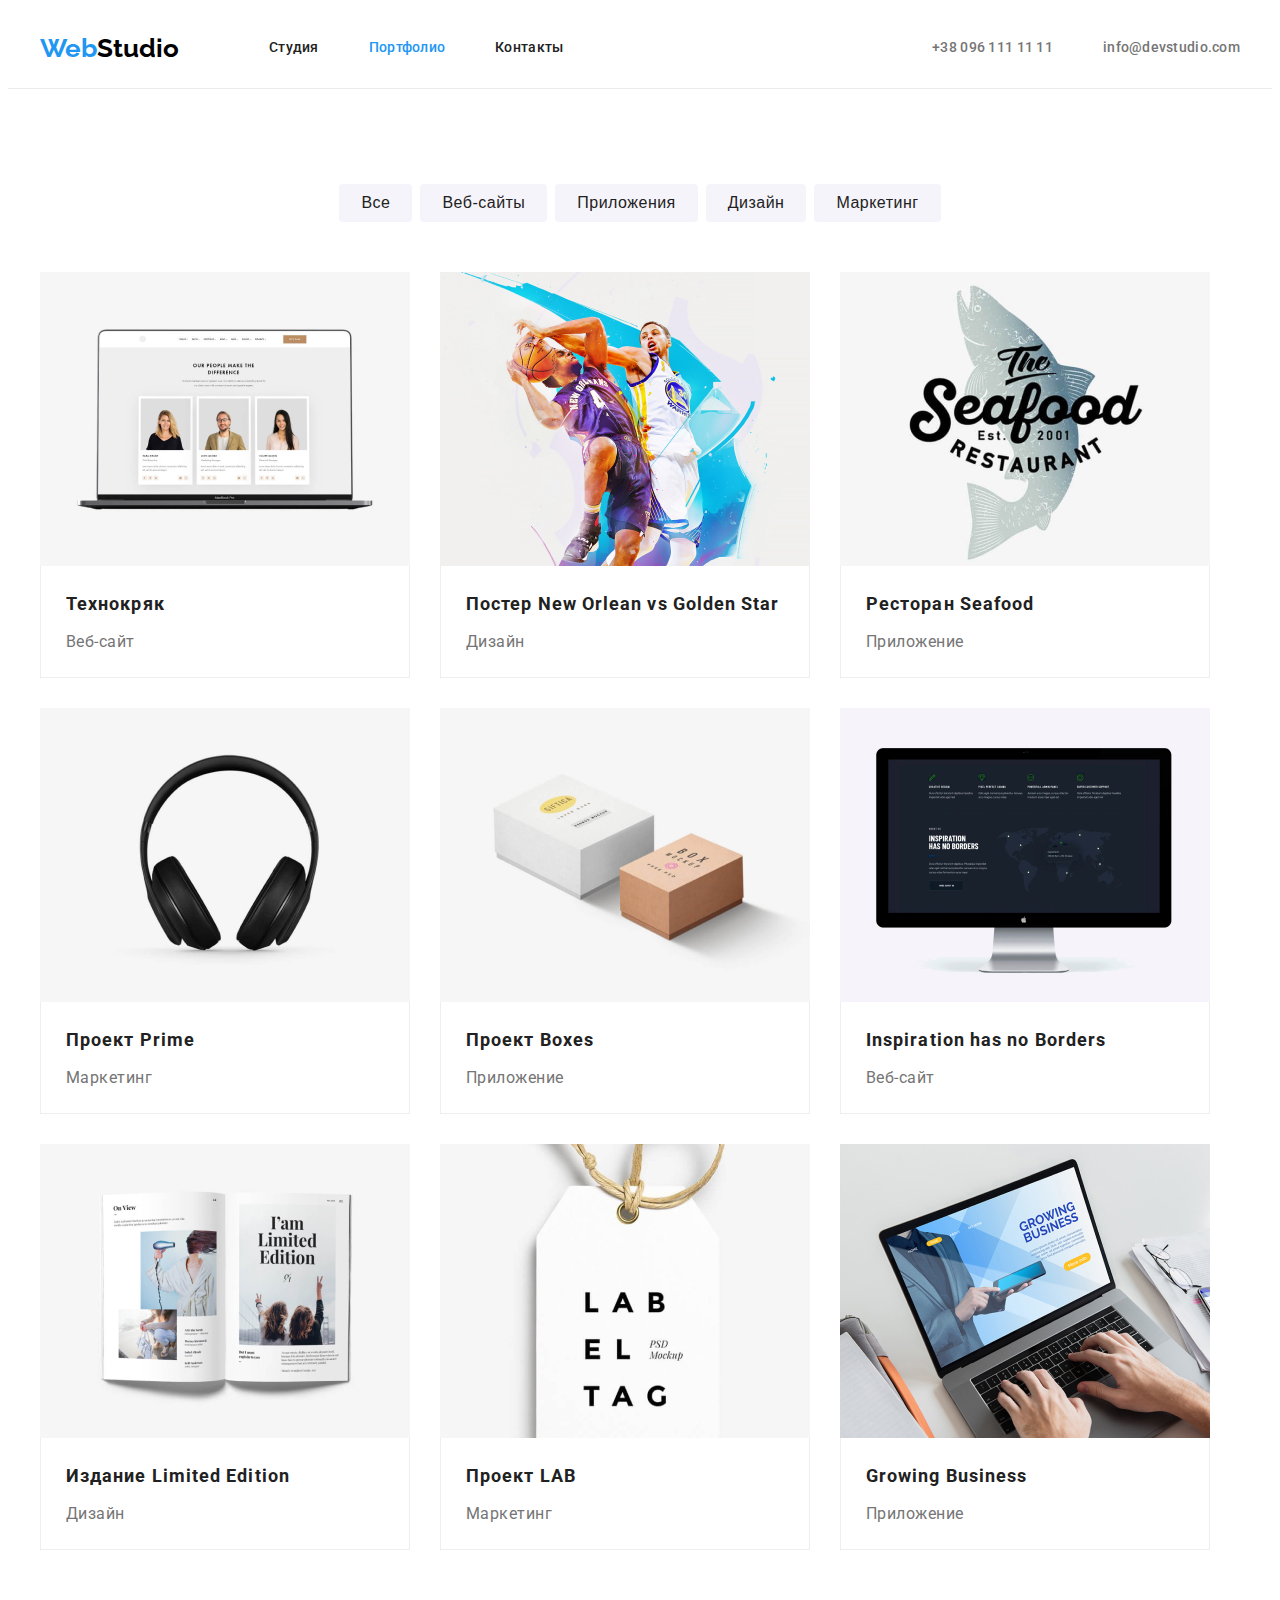
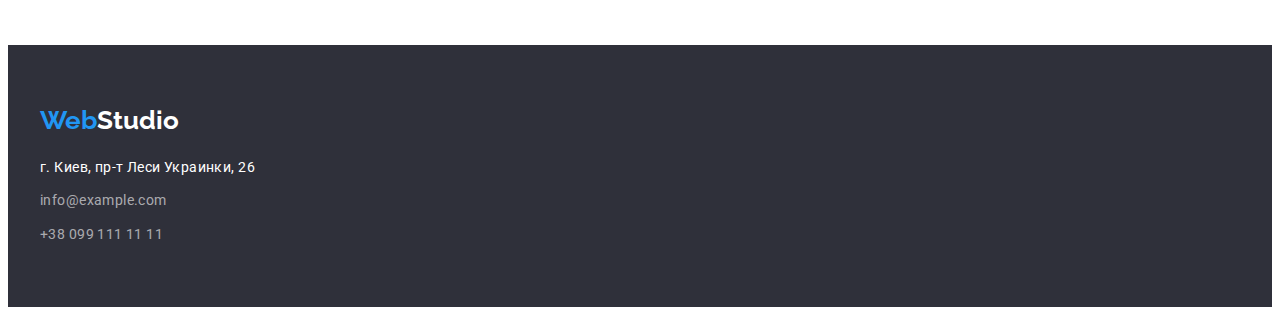
==== portfolio.html @ f78d1cd6 "copied markup 3 + some minor mistakes fixed" ====
<!DOCTYPE html>
<html lang="en">

<head>
    <meta charset="UTF-8">
    <meta http-equiv="X-UA-Compatible" content="IE=edge">
    <meta name="viewport" content="width=device-width, initial-scale=1.0">
    <title>WebStudio</title>
    <link rel="preconnect" href="https://fonts.gstatic.com">
    <link rel="stylesheet" href="https://cdnjs.cloudflare.com/ajax/libs/modern-normalize/1.0.0/modern-normalize.min.css" integrity="sha512-ISS7cAi1PEhQ8jnbJpJZMd29NlhNj4AWYyLOSp2CE/CsHxTCu+r+t0D2yoJudVrd0/8fTVPUVDzY5Tvli75u/g==" crossorigin="anonymous" />
    <link href="https://fonts.googleapis.com/css2?family=Raleway:wght@700&family=Roboto:wght@400;500;700;900&display=swap" rel="stylesheet">
    <link rel="stylesheet" href="./css/styles.css">
</head>

<body>
    <header class="header">
        <div class="navigation container">
            <nav>
                <ul class="list navigation">
                    <li><a class="logo link" lang="en" href="./index.html">Web<span class="logo-dark">Studio</span></a></li>
                    <li class="menu"><a class="link nav" href="./index.html">Студия</a></li>
                    <li class="menu"><a class="link current nav" href="./portfolio.html">Портфолио</a></li>
                    <li class="menu"><a class="link nav" href="">Контакты</a></li>
                </ul>
            </nav>
            <ul class="list navigation contacts">
                <li class="menu"><a class="link upper-contacts" href="tel:+380961111111">+38 096 111 11 11</a></li>
                <li class="menu"><a class="link upper-contacts" href="mailto:info@devstudio.com">info@devstudio.com</a></li>
            </ul>

        </div>

    </header>
    <main>
        <section class="portfolio-section">
            <div class="container">
                <h1 class="visually-hidden">Наши работы</h1>
                <ul class="btn-list list">
                    <li class="btn-list-item"><button class="filter-button" type="button">Все</button></li>
                    <li class="btn-list-item"><button class="filter-button" type="button">Веб-сайты</button></li>
                    <li class="btn-list-item"><button class="filter-button" type="button">Приложения</button></li>
                    <li class="btn-list-item"><button class="filter-button" type="button">Дизайн</button></li>
                    <li class="btn-list-item"><button class="filter-button" type="button">Маркетинг</button></li>
                </ul>
                <ul class="case-list list">
                    <li>
                        <div class="por-card">
                            <img src="./images/portfolio/img.jpg" width="370" alt="сайт с карточками про людей">
                            <div class="card-capture">
                                <h2 class="card-header-portfolio">Технокряк</h2>
                                <p class="card-text-portfolio">Веб-сайт</p>
                            </div>
                        </div>

                    </li>
                    <li>
                        <div class="por-card">
                            <img src="./images/portfolio/img-1.jpg" width="370" alt="двое играют в баскетбол">
                            <div class="card-capture">
                                <h2 class="card-header-portfolio">Постер New Orlean vs Golden Star</h2>
                                <p class="card-text-portfolio">Дизайн</p>
                            </div>
                        </div>

                    </li>
                    <li>
                        <div class="por-card">
                            <img src="./images/portfolio/img-2.jpg" width="370" alt="логотип с рыбой на заднем плане">
                            <div class="card-capture">
                                <h2 class="card-header-portfolio">Ресторан Seafood</h2>
                                <p class="card-text-portfolio">Приложение</p>
                            </div>
                        </div>

                    </li>
                    <li>
                        <div class="por-card">
                            <img src="./images/portfolio/img-3.jpg" width="370" alt="наушники">
                            <div class="card-capture">
                                <h2 class="card-header-portfolio">Проект Prime</h2>
                                <p class="card-text-portfolio">Маркетинг</p>
                            </div>
                        </div>

                    </li>
                    <li>
                        <div class="por-card">
                            <img src="./images/portfolio/img-4.jpg" width="370" alt="две коробки картонные">
                            <div class="card-capture">
                                <h2 class="card-header-portfolio">Проект Boxes</h2>
                                <p class="card-text-portfolio">Приложение</p>
                            </div>
                        </div>

                    </li>
                    <li>
                        <div class="por-card">
                            <img src="./images/portfolio/img-5.jpg" width="370" alt="монитор с сайтом в темной теме">
                            <div class="card-capture">
                                <h2 class="card-header-portfolio">Inspiration has no Borders</h2>
                                <p class="card-text-portfolio">Веб-сайт</p>
                            </div>
                        </div>

                    </li>
                    <li>
                        <div class="por-card">
                            <img src="./images/portfolio/img-6.jpg" width="370" alt="глянцевый журнал">
                            <div class="card-capture">
                                <h2 class="card-header-portfolio">Издание Limited Edition</h2>
                                <p class="card-text-portfolio">Дизайн</p>
                            </div>
                        </div>


                    </li>
                    <li>
                        <div class="por-card">
                            <img src="./images/portfolio/img-7.jpg" width="370" alt="бирка с надписью лейбл">
                            <div class="card-capture">
                                <h2 class="card-header-portfolio">Проект LAB</h2>
                                <p class="card-text-portfolio">Маркетинг</p>
                            </div>
                        </div>


                    </li>
                    <li>
                        <div class="por-card">
                            <img src="./images/portfolio/img-8.jpg" width="370" alt="ноутбук и руки">
                            <div class="card-capture">
                                <h2 class="card-header-portfolio">Growing Business</h2>
                                <p class="card-text-portfolio">Приложение</p>
                            </div>
                        </div>

                    </li>
                </ul>
            </div>

        </section>
    </main>
    <footer class="footer-section">
        <div class=" container">
            <a lang="en" class="logo-down link " href="./index.html">Web<span class="logo-light">Studio</span></a>
            <address class="general-adress">
            <ul class="list">
                <li class="address-item"><a class="link address" href="https://goo.gl/maps/BEkhHuZWLyBjJodx8" target="_blank" rel="noreferrer noopenerr" >г. Киев, пр-т Леси Украинки, 26</a></li>
                <li class="address-item"><a class="link bottom-contacts" href="mailto:info@example.com">info@example.com</a></li>
                <li class="address-item"><a class="link bottom-contacts" href="tel:+380991111111">+38 099 111 11 11</a></li>
            </ul>
        </address>
        </div>

    </footer>


</body>

</html>
---- css/styles.css ----
/* --- компоненты ---*/
            
             :root {
                --main-color: #212121;
                --second-color: #757575;
                --acent-color: #2196F3;
                --background-color-dark: #2F303A;
                --background-color-soft-gray: #F5F4FA;
                --button-hover-color: #188CE8;
                --white-font: #FFFFFF;
                --black-logo: #000000;
                ;
            }
            
            .visually-hidden {
                position: absolute !important;
                clip: rect(1px 1px 1px 1px);
                /* IE6, IE7 */
                clip: rect(1px, 1px, 1px, 1px);
                padding: 0 !important;
                border: 0 !important;
                height: 1px !important;
                width: 1px !important;
                overflow: hidden;
            }
            /*--- отменить стили по умолчанию ----*/
            
            h1,
            h2,
            h3,
            h4,
            h5,
            h6,
            p {
                margin: 0;
            }
            
            ul,
            ol {
                margin: 0;
                padding: 0;
            }
            
            img {
                display: block;
            }
            
            .general-adress {
                font-style: normal;
            }
            
            .list {
                list-style-type: none;
            }
            
            .link {
                text-decoration: none;
                color: inherit;
            }
            /*--- шрифты ---*/
            
            body {
                font-family: 'Roboto', sans-serif;
                color: var(--main-color);
            }
            
            .logo {
                font-family: 'Raleway', sans-serif;
                font-weight: 700;
                font-size: 26px;
                line-height: 1.19;
                color: var(--acent-color);
                margin-right: 90px;
                padding: 24px 0;
            }
            /* ========= STUDIO PAGE ========= */
            /* --- header --- */
            
            .header {
                border-bottom: 1px solid #ECECEC;
                display: block;
                ;
            }
            
            .navigation {
                display: flex;
                align-items: center;
            }
            
            .menu:not(:last-child) {
                margin-right: 50px;
            }
            
            .container {
                width: 1200px;
                margin: 0 auto;
                padding-left: 15px;
                padding-right: 15px;
            }
            
            .logo-dark {
                color: var(--black-logo);
            }
            
            .contacts {
                margin-left: auto;
            }
            
            .nav {
                font-weight: 500;
                font-size: 14px;
                line-height: 1.14;
                letter-spacing: 0.02em;
                padding-top: 32px;
                padding-bottom: 32px;
                display: block;
            }
            
            .nav:hover,
            .nav:focus,
            .upper-contacts:hover,
            .upper-contacts:focus {
                color: var(--acent-color);
            }
            
            .upper-contacts {
                font-weight: 500;
                font-size: 14px;
                line-height: 1.14;
                letter-spacing: 0.02em;
                color: var(--second-color);
                padding-top: 25px;
                padding-bottom: 25px;
                display: block;
            }
            
            .current {
                color: var(--acent-color);
            }
            /* --- main ---*/
            /* --- hero ---*/
            
            .hero-section {
                background-color: var(--background-color-dark);
                display: flex;
                justify-content: center;
                align-items: center;
                flex-direction: column;
                padding-bottom: 200px;
                padding-top: 200px;
            }
            /*        
            .hero (висел на див вместе с контейнером) {
                display: flex;
                justify-content: center;
                align-items: center;
                flex-direction: column;
            } */
            
            .hero-h1 {
                font-weight: 900;
                font-size: 44px;
                line-height: 1.36;
                text-align: center;
                letter-spacing: 0.06em;
                text-transform: uppercase;
                color: var(--white-font);
                display: block;
                width: 690px;
                margin: 0 auto;
                margin-bottom: 30px;
            }
            
            .hero-button {
                background: var(--acent-color);
                box-shadow: 0px 4px 4px rgba(0, 0, 0, 0.15);
                border-radius: 4px;
                font-family: Roboto;
                font-weight: 700;
                font-size: 16px;
                line-height: 1.87;
                display: block;
                letter-spacing: 0.06em;
                color: var(--white-font);
                cursor: pointer;
                border: 0px;
                padding-bottom: 10px;
                padding-top: 10px;
                padding-right: 32px;
                padding-left: 32px;
                margin: 0 auto;
            }
            
            .hero-button:hover,
            .hero-button:focus {
                background: var(--button-hover-color);
                box-shadow: 0px 4px 4px rgba(0, 0, 0, 0.15);
                border-radius: 4px;
                border: 0px;
            }
            /* --- features --- */
            
            .features-section {
                padding-top: 95px;
                padding-bottom: 95px;
            }
            
            .features-list {
                display: flex;
                margin-left: -30px;
            }
            
            .feature-item {
                width: 270px;
                margin-left: 30px;
                flex-basis: calc((100% - 120px) / 4);
            }
            /* .feature-item:not(:last-child) {
                margin-right: 30px;
            } */
            
            .features-header {
                display: flex;
                font-weight: 700;
                font-size: 14px;
                line-height: 1.14;
                letter-spacing: 0.03em;
                text-transform: uppercase;
                margin-bottom: 10px;
            }
            
            .features-text {
                display: flex;
                font-size: 14px;
                line-height: 1.71;
                letter-spacing: 0.03em;
                color: var(--second-color);
            }
            /* --- we-do --- */
            
            .wedo-section {
                padding-bottom: 95px;
            }
            
            .headline-section {
                font-weight: 700;
                font-size: 36px;
                line-height: 1.17;
                text-align: center;
                letter-spacing: 0.03em;
                margin-bottom: 50px;
            }
            
            .wedo-img {
                display: flex;
                flex-wrap: wrap;
                justify-content: space-between;
            }
            /* --- team--- */
            
            .team-section {
                background-color: var(--background-color-soft-gray);
                padding-top: 95px;
                padding-bottom: 95px;
            }
            
            .team-list {
                display: flex;
                /* justify-content: space-between; */
                margin-left: -30px;
                width: 1170px;
            }
            
            .team-card {
                background: var(--white-font);
                box-shadow: 0px 1px 3px rgba(0, 0, 0, 0.12), 0px 1px 1px rgba(0, 0, 0, 0.14), 0px 2px 1px rgba(0, 0, 0, 0.2);
                border-radius: 0px 0px 4px 4px;
                margin-left: 30px;
                flex-basis: calc((100% - 120px) / 4);
            }
            
            .card-header {
                font-weight: 500;
                font-size: 16px;
                line-height: 1.19;
                letter-spacing: 0.03em;
                text-align: center;
                margin-bottom: 10px;
            }
            
            .team-capture {
                padding-bottom: 30px;
                padding-top: 30px;
                padding-right: 32px;
                padding-left: 32px;
            }
            
            .card-text {
                font-size: 16px;
                line-height: 1.19;
                letter-spacing: 0.03em;
                color: var(--second-color);
                text-align: center;
            }
            /* --- footer --- */
            
            .footer-section {
                padding-top: 60px;
                padding-bottom: 60px;
                background-color: var(--background-color-dark);
            }
            
            .logo-light {
                color: var(--white-font);
            }
            
            .logo-down {
                font-family: 'Raleway', sans-serif;
                font-weight: 700;
                font-size: 26px;
                line-height: 1.19;
                color: var(--acent-color);
                margin-bottom: 20px;
                display: block;
            }
            
            .address-item:not(:last-child) {
                margin-bottom: 10px;
            }
            
            .address {
                font-size: 14px;
                line-height: 1.71;
                letter-spacing: 0.03em;
                color: var(--white-font);
            }
            
            .bottom-contacts {
                font-size: 14px;
                line-height: 1.71;
                letter-spacing: 0.03em;
                color: rgba(255, 255, 255, 0.6);
            }
            
            .address:focus,
            .bottom-contacts:focus,
            .address:hover,
            .bottom-contacts:hover {
                color: var(--acent-color);
            }
            /* ========= PORTFOLIO PAGE ========= */
            /* хэдер и футер скопированы
            переместила только класс - current */
            
            .portfolio-section {
                padding-bottom: 95px;
                padding-top: 95px;
            }
            /* кнопки сверху */
            
            .filter-button {
                font-weight: 500;
                font-size: 16px;
                line-height: 1.62;
                text-align: center;
                letter-spacing: 0.03em;
                color: var(--main-color);
                background-color: var(--background-color-soft-gray);
                border-radius: 4px;
                cursor: pointer;
                border: 0px;
                padding-top: 6px;
                padding-bottom: 6px;
                padding-left: 22px;
                padding-right: 22px;
            }
            
            .btn-list {
                display: flex;
                justify-content: center;
                margin-bottom: 50px;
            }
            
            .btn-list-item:not(:last-child) {
                margin-right: 8px;
            }
            
            .filter-button:hover,
            .filter-button:focus {
                background-color: var(--acent-color);
                color: var(--white-font);
                box-shadow: 0px 3px 1px rgba(0, 0, 0, 0.1), 0px 1px 2px rgba(0, 0, 0, 0.08), 0px 2px 2px rgba(0, 0, 0, 0.12);
                border-radius: 4px;
                border: 0px;
            }
            /* карточка */
            
            .case-list {
                display: flex;
                flex-wrap: wrap;
                margin-top: -30px;
                margin-left: -30px;
                flex-basis: calc(100% / 3 - 30px)
            }
            
            .por-card {
                margin-left: 30px;
                margin-top: 30px;
            }
            
            .card-capture {
                padding-left: 25px;
                padding-bottom: 20px;
                border: 1px solid #EEEEEE;
                border-top: none;
                padding-top: 20px;
                padding-right: 25px;
            }
            
            .card-header-portfolio {
                font-weight: 700;
                font-size: 18px;
                line-height: 2;
                letter-spacing: 0.06em;
                margin-bottom: 5px;
            }
            
            .card-text-portfolio {
                font-size: 16px;
                line-height: 1.87;
                letter-spacing: 0.03em;
                color: var(--second-color);
            }
            /* .card-case:not(:nth-last-child(-n + 3)) {
                margin-bottom: 30px;
            } */
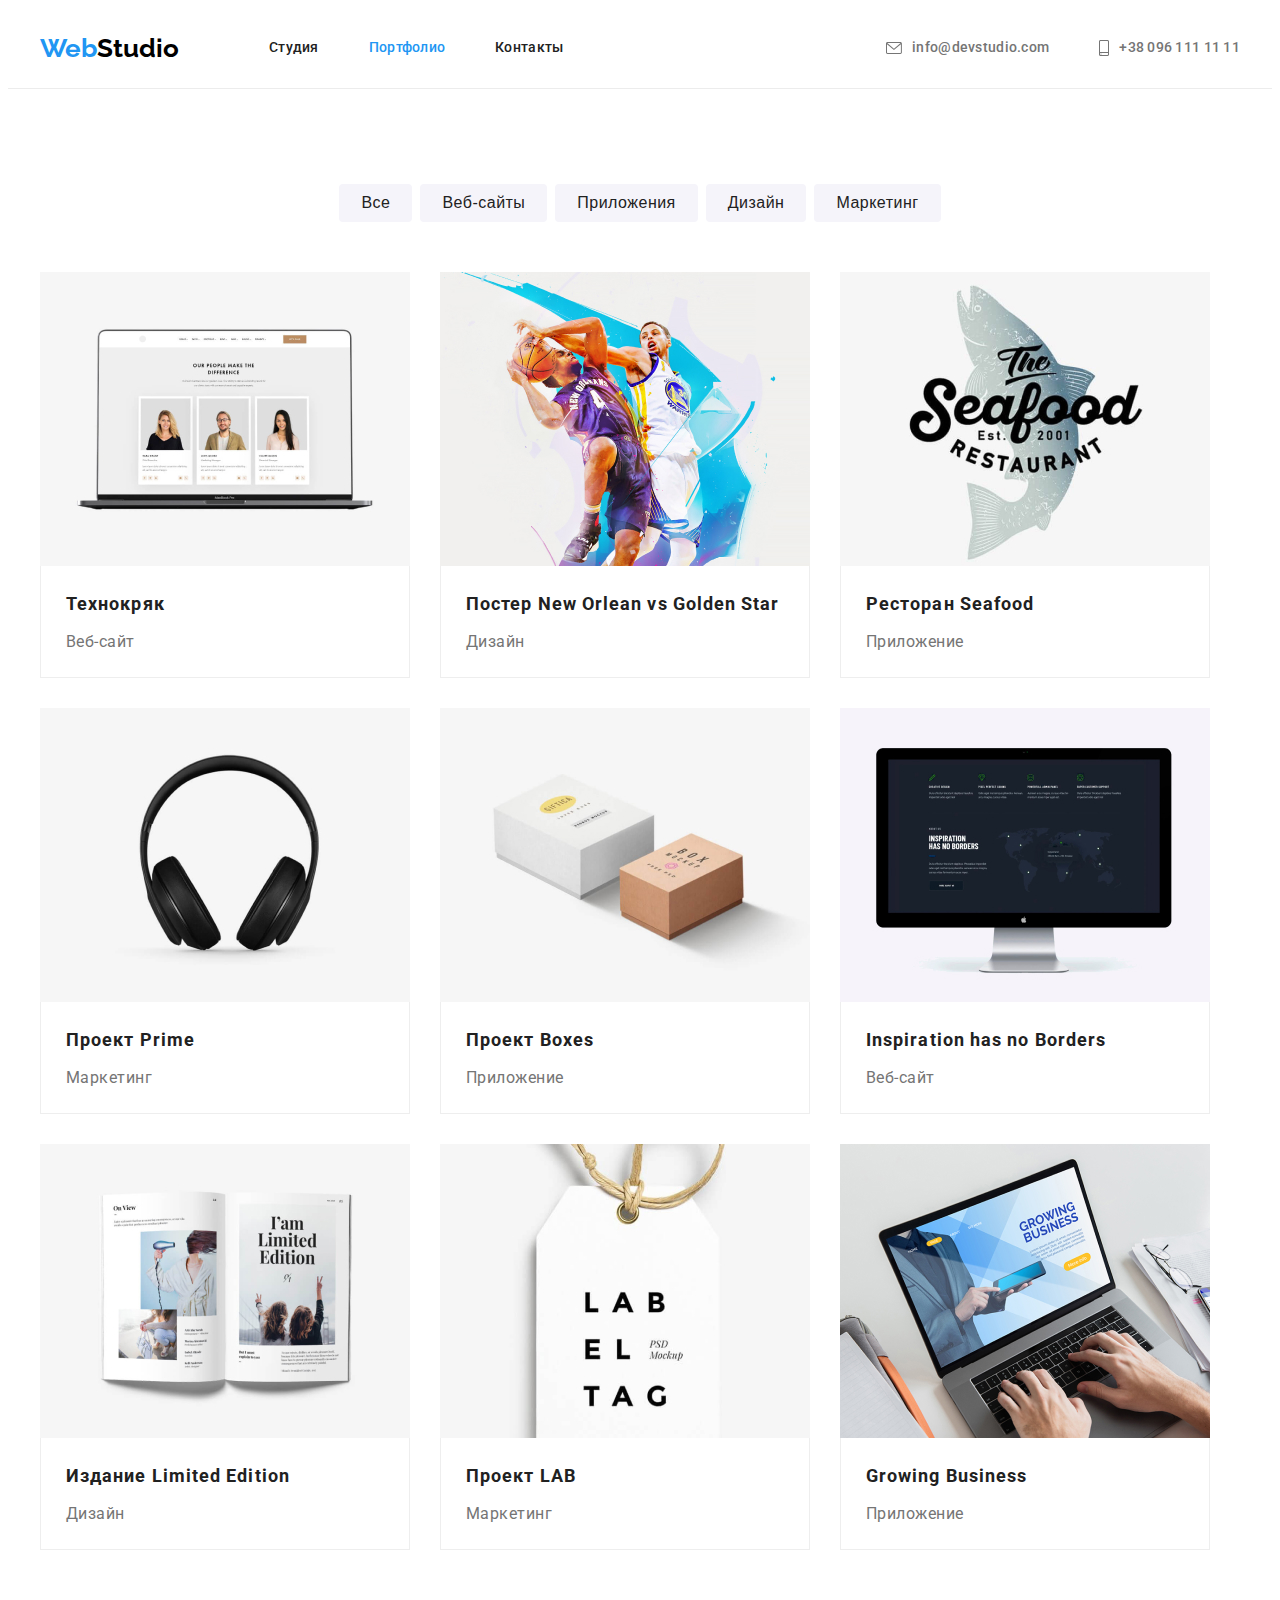
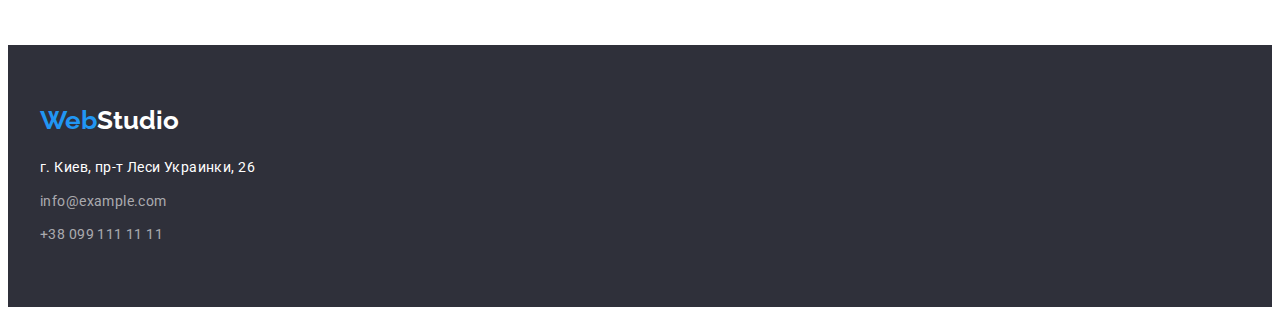
==== commit 1e42e20e: "made all icons besides footer" ====
--- a/portfolio.html
+++ b/portfolio.html
@@ -24,8 +24,16 @@
                 </ul>
             </nav>
             <ul class="list navigation contacts">
-                <li class="menu"><a class="link upper-contacts" href="tel:+380961111111">+38 096 111 11 11</a></li>
-                <li class="menu"><a class="link upper-contacts" href="mailto:info@devstudio.com">info@devstudio.com</a></li>
+                <li class="menu">
+                    <svg class="nav-icon icon-envelope">
+                        <use href="./images/sprite.svg#icon-envelope"></use>
+                    </svg>
+                    <a class="link upper-contacts" href="mailto:info@devstudio.com">info@devstudio.com</a></li>
+                <li class="menu">
+                    <svg class="nav-icon icon-smphone">
+                        <use href="./images/sprite.svg#icon-smartphone"></use>
+                    </svg>
+                    <a class="link upper-contacts" href="tel:+380961111111">+38 096 111 11 11</a></li>
             </ul>
 
         </div>
--- a/css/styles.css
+++ b/css/styles.css
@@ -9,7 +9,7 @@
                 --button-hover-color: #188CE8;
                 --white-font: #FFFFFF;
                 --black-logo: #000000;
-                ;
+                --icon-color: #AFB1B8;
             }
             
             .visually-hidden {
@@ -91,11 +91,40 @@
                 margin-right: 50px;
             }
             
+            .menu {
+                display: flex;
+                align-items: center;
+            }
+            
             .container {
                 width: 1200px;
                 margin: 0 auto;
                 padding-left: 15px;
                 padding-right: 15px;
+            }
+            
+            .nav-icon {
+                margin-right: 10px;
+                fill: var(--second-color);
+                padding-bottom: 32px;
+                padding-top: 32px;
+                box-sizing: content-box;
+            }
+            
+            .icon-smphone {
+                width: 10px;
+                height: 16px;
+            }
+            
+            .icon-envelope {
+                width: 16px;
+                height: 12px;
+            }
+            
+            .nav-icon:hover,
+            .nav-icon:focus {
+                fill: var(--acent-color);
+                cursor: pointer;
             }
             
             .logo-dark {
@@ -129,8 +158,8 @@
                 line-height: 1.14;
                 letter-spacing: 0.02em;
                 color: var(--second-color);
-                padding-top: 25px;
-                padding-bottom: 25px;
+                padding-top: 32px;
+                padding-bottom: 32px;
                 display: block;
             }
             
@@ -148,8 +177,10 @@
                 flex-direction: column;
                 padding-bottom: 200px;
                 padding-top: 200px;
+                background-image: linear-gradient( rgba(47, 48, 58, 0.4), rgba(47, 48, 58, 0.4)), url("../images/big_bg.jpg");
             }
             /*        
+            
             .hero (висел на див вместе с контейнером) {
                 display: flex;
                 justify-content: center;
@@ -200,6 +231,20 @@
             }
             /* --- features --- */
             
+            .features-icon {
+                width: 70px;
+                height: 70px;
+                padding-top: 25px;
+                padding-bottom: 25px;
+                padding-right: 100px;
+                padding-left: 100px;
+                box-sizing: content-box;
+                display: block;
+                background-color: #F5F4FA;
+                border-radius: 4px;
+                margin-bottom: 30px;
+            }
+            
             .features-section {
                 padding-top: 95px;
                 padding-bottom: 95px;
@@ -257,6 +302,39 @@
                 justify-content: space-between;
             }
             /* --- team--- */
+            
+            .socials-list {
+                display: flex;
+                align-items: center;
+                padding-left: 32px;
+                padding-right: 32px;
+                padding-bottom: 30px;
+            }
+            
+            .socials-icon {
+                box-sizing: content-box;
+                width: 20px;
+                height: 20px;
+            }
+            
+            .socials-icon-item {
+                display: flex;
+                align-items: center;
+                padding: 12px;
+                border-radius: 50%;
+                fill: var(--icon-color);
+            }
+            
+            .socials-icon-item:not(:last-child) {
+                margin-right: 10px;
+            }
+            
+            .socials-icon-item:hover,
+            .socials-icon-item:focus {
+                background-color: var(--acent-color);
+                fill: var(--white-font);
+                cursor: pointer;
+            }
             
             .team-section {
                 background-color: var(--background-color-soft-gray);
@@ -289,7 +367,7 @@
             }
             
             .team-capture {
-                padding-bottom: 30px;
+                padding-bottom: 16px;
                 padding-top: 30px;
                 padding-right: 32px;
                 padding-left: 32px;
@@ -301,6 +379,67 @@
                 letter-spacing: 0.03em;
                 color: var(--second-color);
                 text-align: center;
+            }
+            /*----clients----*/
+            
+            .clients-section {
+                padding-bottom: 95px;
+                padding-top: 95px;
+            }
+            
+            .clients-list-item {
+                width: 170px;
+                height: 90px;
+                border: 1px solid #AFB1B8;
+                border-radius: 4px;
+                align-items: center;
+                justify-content: center;
+                display: flex;
+            }
+            
+            .clients-list-item:not(:last-child) {
+                margin-right: 30px;
+            }
+            
+            .clients-list-item:focus,
+            .clients-list-item:hover {
+                border: 1px solid var(--acent-color);
+                cursor: pointer;
+            }
+            
+            .clients-list {
+                display: flex;
+                align-items: center;
+            }
+            
+            .client-icon {
+                width: 50px;
+                height: 50px;
+                fill: var(--icon-color);
+                box-sizing: content-box;
+                padding-top: 19px;
+                padding-bottom: 19px;
+                padding-left: 60px;
+                padding-right: 60px;
+            }
+            
+            .special-client {
+                width: 80px;
+                height: 50px;
+                fill: var(--icon-color);
+                box-sizing: content-box;
+                padding-top: 19px;
+                padding-bottom: 19px;
+                padding-left: 40px;
+                padding-right: 40px;
+            }
+            
+            .client-icon:hover,
+            .client-icon:focus,
+            .special-client:focus,
+            .special-client:hover {
+                fill: var(--acent-color);
+                cursor: pointer;
             }
             /* --- footer --- */
             
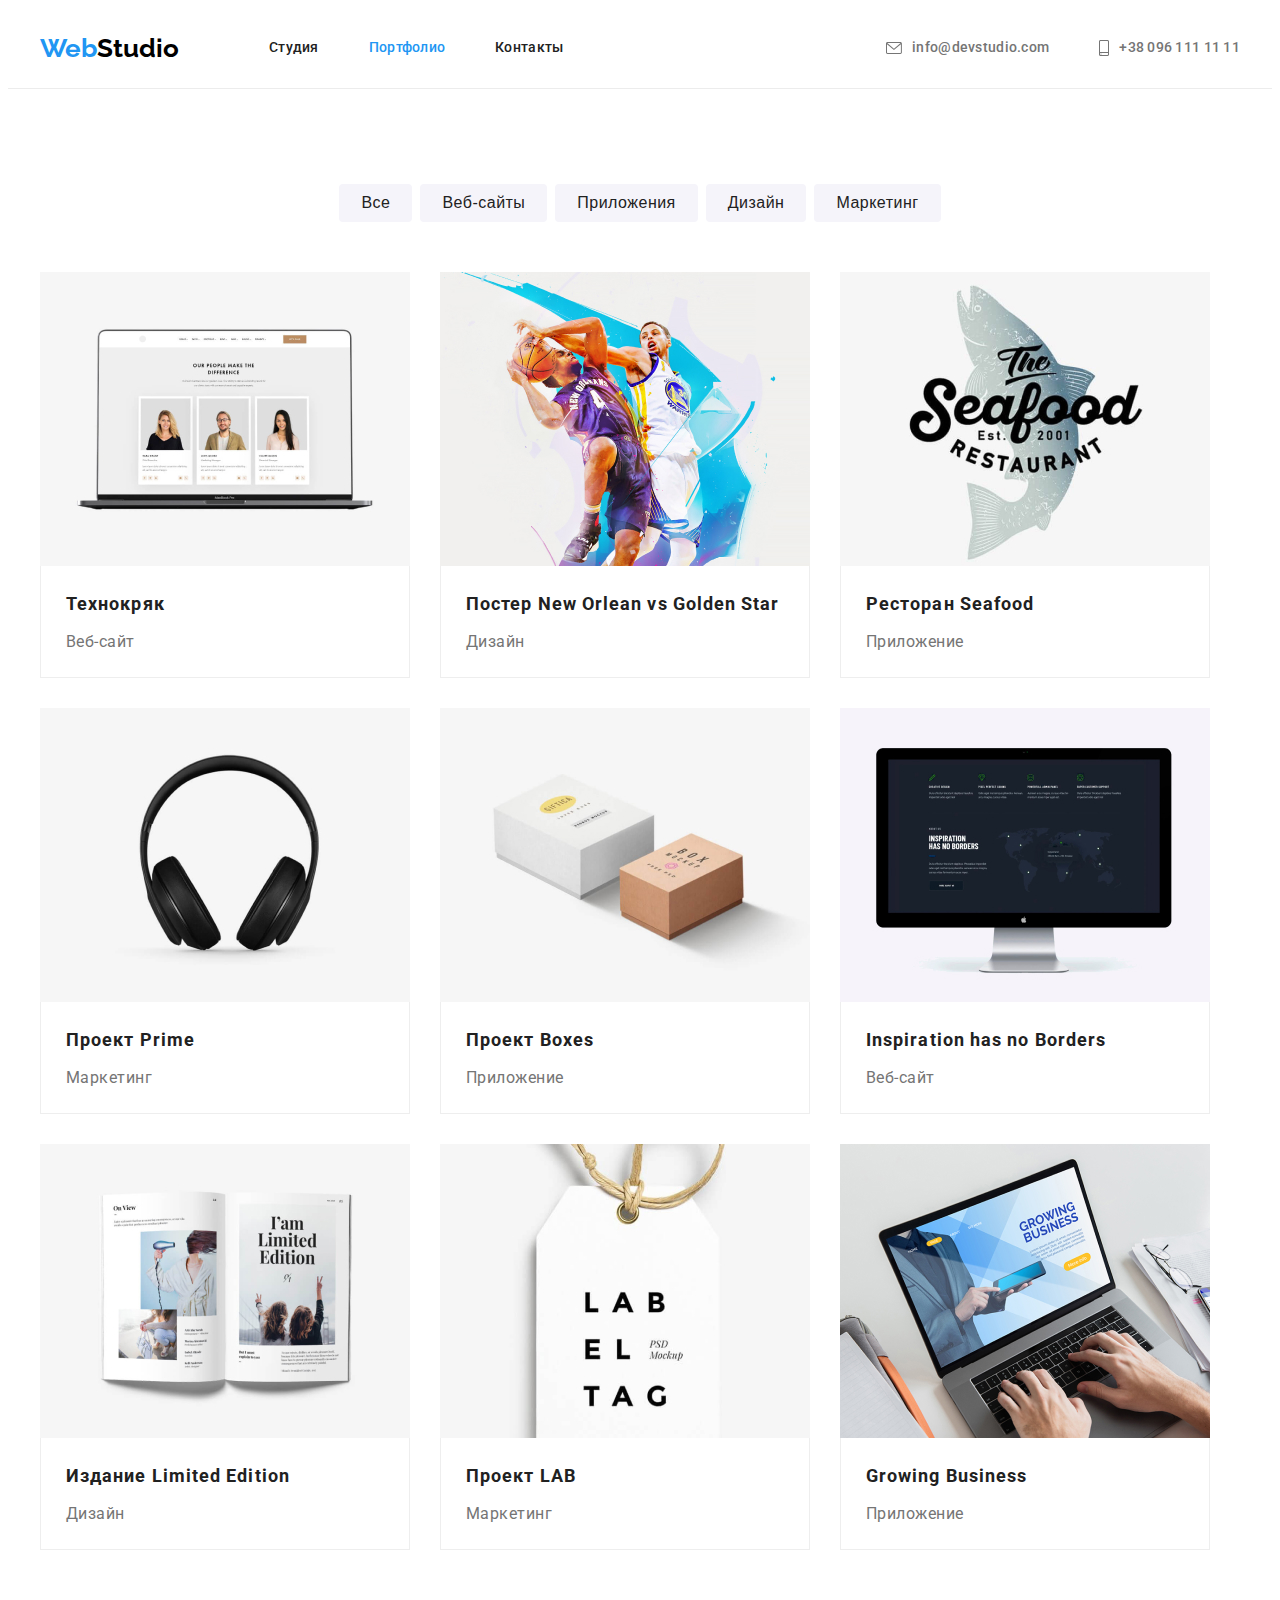
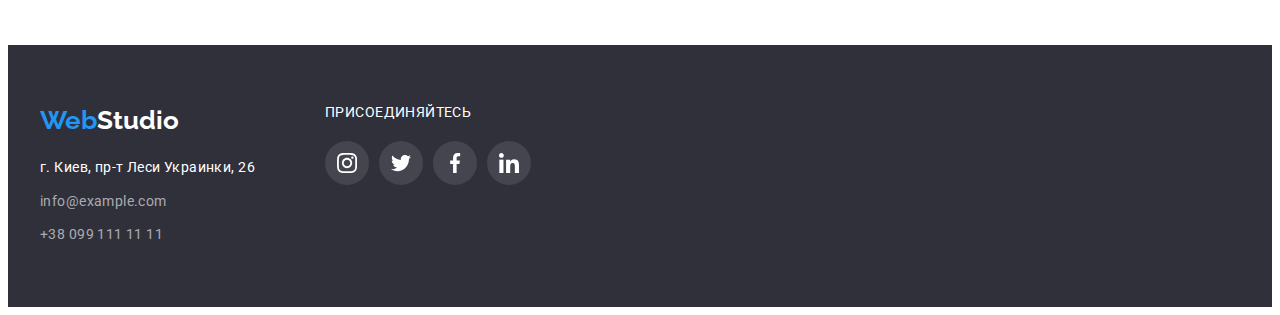
==== commit 2564d161: "not redacted first final version" ====
--- a/portfolio.html
+++ b/portfolio.html
@@ -149,19 +149,49 @@
         </section>
     </main>
     <footer class="footer-section">
-        <div class=" container">
-            <a lang="en" class="logo-down link " href="./index.html">Web<span class="logo-light">Studio</span></a>
-            <address class="general-adress">
+        <div class="footer-position container">
+            <div class="right-footer">
+                <a lang="en" class="logo-down link " href="./index.html">Web<span class="logo-light">Studio</span></a>
+                <address class="general-adress">
             <ul class="list">
                 <li class="address-item"><a class="link address" href="https://goo.gl/maps/BEkhHuZWLyBjJodx8" target="_blank" rel="noreferrer noopenerr" >г. Киев, пр-т Леси Украинки, 26</a></li>
                 <li class="address-item"><a class="link bottom-contacts" href="mailto:info@example.com">info@example.com</a></li>
                 <li class="address-item"><a class="link bottom-contacts" href="tel:+380991111111">+38 099 111 11 11</a></li>
             </ul>
+            </div>
+            
+            <div class="side-footer">
+            <p class="call-action">Присоединяйтесь</p>
+            <ul class="list socials-list-footer">
+                                <li class="socials-icon-item-footer">
+                                    <svg class="socials-icon">
+                        <use href="./images/sprite.svg#icon-instagram"></use>
+                    </svg>
+                                </li>
+                                <li class="socials-icon-item-footer">
+                                    <svg class="socials-icon">
+                        <use href="./images/sprite.svg#icon-twitter"></use>
+                    </svg>
+                                </li>
+                                <li class="socials-icon-item-footer">
+                                    <svg class="socials-icon">
+                        <use href="./images/sprite.svg#icon-facebook"></use>
+                    </svg>
+                                </li>
+                                <li class="socials-icon-item-footer">
+                                    <svg class="socials-icon">
+                        <use href="./images/sprite.svg#icon-linkedin"></use>
+                    </svg>
+                                </li>
+
+            </ul>
+
+            </ul>
+            </div>
         </address>
-        </div>
+            </div>
 
     </footer>
-
 
 </body>
 
--- a/css/styles.css
+++ b/css/styles.css
@@ -1,185 +1,199 @@
-            /* --- компоненты ---*/
-            
-             :root {
-                --main-color: #212121;
-                --second-color: #757575;
-                --acent-color: #2196F3;
-                --background-color-dark: #2F303A;
-                --background-color-soft-gray: #F5F4FA;
-                --button-hover-color: #188CE8;
-                --white-font: #FFFFFF;
-                --black-logo: #000000;
-                --icon-color: #AFB1B8;
-            }
-            
-            .visually-hidden {
-                position: absolute !important;
-                clip: rect(1px 1px 1px 1px);
-                /* IE6, IE7 */
-                clip: rect(1px, 1px, 1px, 1px);
-                padding: 0 !important;
-                border: 0 !important;
-                height: 1px !important;
-                width: 1px !important;
-                overflow: hidden;
-            }
-            /*--- отменить стили по умолчанию ----*/
-            
-            h1,
-            h2,
-            h3,
-            h4,
-            h5,
-            h6,
-            p {
-                margin: 0;
-            }
-            
-            ul,
-            ol {
-                margin: 0;
-                padding: 0;
-            }
-            
-            img {
-                display: block;
-            }
-            
-            .general-adress {
-                font-style: normal;
-            }
-            
-            .list {
-                list-style-type: none;
-            }
-            
-            .link {
-                text-decoration: none;
-                color: inherit;
-            }
-            /*--- шрифты ---*/
-            
-            body {
-                font-family: 'Roboto', sans-serif;
-                color: var(--main-color);
-            }
-            
-            .logo {
-                font-family: 'Raleway', sans-serif;
-                font-weight: 700;
-                font-size: 26px;
-                line-height: 1.19;
-                color: var(--acent-color);
-                margin-right: 90px;
-                padding: 24px 0;
-            }
-            /* ========= STUDIO PAGE ========= */
-            /* --- header --- */
-            
-            .header {
-                border-bottom: 1px solid #ECECEC;
-                display: block;
-                ;
-            }
-            
-            .navigation {
-                display: flex;
-                align-items: center;
-            }
-            
-            .menu:not(:last-child) {
-                margin-right: 50px;
-            }
-            
-            .menu {
-                display: flex;
-                align-items: center;
-            }
-            
-            .container {
-                width: 1200px;
-                margin: 0 auto;
-                padding-left: 15px;
-                padding-right: 15px;
-            }
-            
-            .nav-icon {
-                margin-right: 10px;
-                fill: var(--second-color);
-                padding-bottom: 32px;
-                padding-top: 32px;
-                box-sizing: content-box;
-            }
-            
-            .icon-smphone {
-                width: 10px;
-                height: 16px;
-            }
-            
-            .icon-envelope {
-                width: 16px;
-                height: 12px;
-            }
-            
-            .nav-icon:hover,
-            .nav-icon:focus {
-                fill: var(--acent-color);
-                cursor: pointer;
-            }
-            
-            .logo-dark {
-                color: var(--black-logo);
-            }
-            
-            .contacts {
-                margin-left: auto;
-            }
-            
-            .nav {
-                font-weight: 500;
-                font-size: 14px;
-                line-height: 1.14;
-                letter-spacing: 0.02em;
-                padding-top: 32px;
-                padding-bottom: 32px;
-                display: block;
-            }
-            
-            .nav:hover,
-            .nav:focus,
-            .upper-contacts:hover,
-            .upper-contacts:focus {
-                color: var(--acent-color);
-            }
-            
-            .upper-contacts {
-                font-weight: 500;
-                font-size: 14px;
-                line-height: 1.14;
-                letter-spacing: 0.02em;
-                color: var(--second-color);
-                padding-top: 32px;
-                padding-bottom: 32px;
-                display: block;
-            }
-            
-            .current {
-                color: var(--acent-color);
-            }
-            /* --- main ---*/
-            /* --- hero ---*/
-            
-            .hero-section {
-                background-color: var(--background-color-dark);
-                display: flex;
-                justify-content: center;
-                align-items: center;
-                flex-direction: column;
-                padding-bottom: 200px;
-                padding-top: 200px;
-                background-image: linear-gradient( rgba(47, 48, 58, 0.4), rgba(47, 48, 58, 0.4)), url("../images/big_bg.jpg");
-            }
-            /*        
+/* --- компоненты ---*/
+
+ :root {
+    --main-color: #212121;
+    --second-color: #757575;
+    --acent-color: #2196F3;
+    --background-color-dark: #2F303A;
+    --background-color-soft-gray: #F5F4FA;
+    --button-hover-color: #188CE8;
+    --white-font: #FFFFFF;
+    --black-logo: #000000;
+    --icon-color: #AFB1B8;
+}
+
+.visually-hidden {
+    position: absolute !important;
+    clip: rect(1px 1px 1px 1px);
+    /* IE6, IE7 */
+    clip: rect(1px, 1px, 1px, 1px);
+    padding: 0 !important;
+    border: 0 !important;
+    height: 1px !important;
+    width: 1px !important;
+    overflow: hidden;
+}
+
+
+/*--- отменить стили по умолчанию ----*/
+
+h1,
+h2,
+h3,
+h4,
+h5,
+h6,
+p {
+    margin: 0;
+}
+
+ul,
+ol {
+    margin: 0;
+    padding: 0;
+}
+
+img {
+    display: block;
+}
+
+.general-adress {
+    font-style: normal;
+}
+
+.list {
+    list-style-type: none;
+}
+
+.link {
+    text-decoration: none;
+    color: inherit;
+}
+
+
+/*--- шрифты ---*/
+
+body {
+    font-family: 'Roboto', sans-serif;
+    color: var(--main-color);
+}
+
+.logo {
+    font-family: 'Raleway', sans-serif;
+    font-weight: 700;
+    font-size: 26px;
+    line-height: 1.19;
+    color: var(--acent-color);
+    margin-right: 90px;
+    padding: 24px 0;
+}
+
+
+/* ========= STUDIO PAGE ========= */
+
+
+/* --- header --- */
+
+.header {
+    border-bottom: 1px solid #ECECEC;
+    display: block;
+    ;
+}
+
+.navigation {
+    display: flex;
+    align-items: center;
+}
+
+.menu:not(:last-child) {
+    margin-right: 50px;
+}
+
+.menu {
+    display: flex;
+    align-items: center;
+}
+
+.container {
+    width: 1200px;
+    margin: 0 auto;
+    padding-left: 15px;
+    padding-right: 15px;
+}
+
+.nav-icon {
+    margin-right: 10px;
+    fill: var(--second-color);
+    padding-bottom: 32px;
+    padding-top: 32px;
+    box-sizing: content-box;
+}
+
+.icon-smphone {
+    width: 10px;
+    height: 16px;
+}
+
+.icon-envelope {
+    width: 16px;
+    height: 12px;
+}
+
+.nav-icon:hover,
+.nav-icon:focus {
+    fill: var(--acent-color);
+    cursor: pointer;
+}
+
+.logo-dark {
+    color: var(--black-logo);
+}
+
+.contacts {
+    margin-left: auto;
+}
+
+.nav {
+    font-weight: 500;
+    font-size: 14px;
+    line-height: 1.14;
+    letter-spacing: 0.02em;
+    padding-top: 32px;
+    padding-bottom: 32px;
+    display: block;
+}
+
+.nav:hover,
+.nav:focus,
+.upper-contacts:hover,
+.upper-contacts:focus {
+    color: var(--acent-color);
+}
+
+.upper-contacts {
+    font-weight: 500;
+    font-size: 14px;
+    line-height: 1.14;
+    letter-spacing: 0.02em;
+    color: var(--second-color);
+    padding-top: 32px;
+    padding-bottom: 32px;
+    display: block;
+}
+
+.current {
+    color: var(--acent-color);
+}
+
+
+/* --- main ---*/
+
+
+/* --- hero ---*/
+
+.hero-section {
+    background-color: var(--background-color-dark);
+    display: flex;
+    justify-content: center;
+    align-items: center;
+    flex-direction: column;
+    padding-bottom: 200px;
+    padding-top: 200px;
+    background-image: linear-gradient( rgba(47, 48, 58, 0.4), rgba(47, 48, 58, 0.4)), url("../images/big_bg.jpg");
+}
+
+
+/*        
             
             .hero (висел на див вместе с контейнером) {
                 display: flex;
@@ -187,389 +201,455 @@
                 align-items: center;
                 flex-direction: column;
             } */
-            
-            .hero-h1 {
-                font-weight: 900;
-                font-size: 44px;
-                line-height: 1.36;
-                text-align: center;
-                letter-spacing: 0.06em;
-                text-transform: uppercase;
-                color: var(--white-font);
-                display: block;
-                width: 690px;
-                margin: 0 auto;
-                margin-bottom: 30px;
-            }
-            
-            .hero-button {
-                background: var(--acent-color);
-                box-shadow: 0px 4px 4px rgba(0, 0, 0, 0.15);
-                border-radius: 4px;
-                font-family: Roboto;
-                font-weight: 700;
-                font-size: 16px;
-                line-height: 1.87;
-                display: block;
-                letter-spacing: 0.06em;
-                color: var(--white-font);
-                cursor: pointer;
-                border: 0px;
-                padding-bottom: 10px;
-                padding-top: 10px;
-                padding-right: 32px;
-                padding-left: 32px;
-                margin: 0 auto;
-            }
-            
-            .hero-button:hover,
-            .hero-button:focus {
-                background: var(--button-hover-color);
-                box-shadow: 0px 4px 4px rgba(0, 0, 0, 0.15);
-                border-radius: 4px;
-                border: 0px;
-            }
-            /* --- features --- */
-            
-            .features-icon {
-                width: 70px;
-                height: 70px;
-                padding-top: 25px;
-                padding-bottom: 25px;
-                padding-right: 100px;
-                padding-left: 100px;
-                box-sizing: content-box;
-                display: block;
-                background-color: #F5F4FA;
-                border-radius: 4px;
-                margin-bottom: 30px;
-            }
-            
-            .features-section {
-                padding-top: 95px;
-                padding-bottom: 95px;
-            }
-            
-            .features-list {
-                display: flex;
-                margin-left: -30px;
-            }
-            
-            .feature-item {
-                width: 270px;
-                margin-left: 30px;
-                flex-basis: calc((100% - 120px) / 4);
-            }
-            /* .feature-item:not(:last-child) {
+
+.hero-h1 {
+    font-weight: 900;
+    font-size: 44px;
+    line-height: 1.36;
+    text-align: center;
+    letter-spacing: 0.06em;
+    text-transform: uppercase;
+    color: var(--white-font);
+    display: block;
+    width: 690px;
+    margin: 0 auto;
+    margin-bottom: 30px;
+}
+
+.hero-button {
+    background: var(--acent-color);
+    box-shadow: 0px 4px 4px rgba(0, 0, 0, 0.15);
+    border-radius: 4px;
+    font-family: Roboto;
+    font-weight: 700;
+    font-size: 16px;
+    line-height: 1.87;
+    display: block;
+    letter-spacing: 0.06em;
+    color: var(--white-font);
+    cursor: pointer;
+    border: 0px;
+    padding-bottom: 10px;
+    padding-top: 10px;
+    padding-right: 32px;
+    padding-left: 32px;
+    margin: 0 auto;
+}
+
+.hero-button:hover,
+.hero-button:focus {
+    background: var(--button-hover-color);
+    box-shadow: 0px 4px 4px rgba(0, 0, 0, 0.15);
+    border-radius: 4px;
+    border: 0px;
+}
+
+
+/* --- features --- */
+
+.features-icon {
+    width: 70px;
+    height: 70px;
+    padding-top: 25px;
+    padding-bottom: 25px;
+    padding-right: 100px;
+    padding-left: 100px;
+    box-sizing: content-box;
+    display: block;
+    background-color: #F5F4FA;
+    border-radius: 4px;
+    margin-bottom: 30px;
+}
+
+.features-section {
+    padding-top: 95px;
+    padding-bottom: 95px;
+}
+
+.features-list {
+    display: flex;
+    margin-left: -30px;
+}
+
+.feature-item {
+    width: 270px;
+    margin-left: 30px;
+    flex-basis: calc((100% - 120px) / 4);
+}
+
+
+/* .feature-item:not(:last-child) {
                 margin-right: 30px;
             } */
-            
-            .features-header {
-                display: flex;
-                font-weight: 700;
-                font-size: 14px;
-                line-height: 1.14;
-                letter-spacing: 0.03em;
-                text-transform: uppercase;
-                margin-bottom: 10px;
-            }
-            
-            .features-text {
-                display: flex;
-                font-size: 14px;
-                line-height: 1.71;
-                letter-spacing: 0.03em;
-                color: var(--second-color);
-            }
-            /* --- we-do --- */
-            
-            .wedo-section {
-                padding-bottom: 95px;
-            }
-            
-            .headline-section {
-                font-weight: 700;
-                font-size: 36px;
-                line-height: 1.17;
-                text-align: center;
-                letter-spacing: 0.03em;
-                margin-bottom: 50px;
-            }
-            
-            .wedo-img {
-                display: flex;
-                flex-wrap: wrap;
-                justify-content: space-between;
-            }
-            /* --- team--- */
-            
-            .socials-list {
-                display: flex;
-                align-items: center;
-                padding-left: 32px;
-                padding-right: 32px;
-                padding-bottom: 30px;
-            }
-            
-            .socials-icon {
-                box-sizing: content-box;
-                width: 20px;
-                height: 20px;
-            }
-            
-            .socials-icon-item {
-                display: flex;
-                align-items: center;
-                padding: 12px;
-                border-radius: 50%;
-                fill: var(--icon-color);
-            }
-            
-            .socials-icon-item:not(:last-child) {
-                margin-right: 10px;
-            }
-            
-            .socials-icon-item:hover,
-            .socials-icon-item:focus {
-                background-color: var(--acent-color);
-                fill: var(--white-font);
-                cursor: pointer;
-            }
-            
-            .team-section {
-                background-color: var(--background-color-soft-gray);
-                padding-top: 95px;
-                padding-bottom: 95px;
-            }
-            
-            .team-list {
-                display: flex;
-                /* justify-content: space-between; */
-                margin-left: -30px;
-                width: 1170px;
-            }
-            
-            .team-card {
-                background: var(--white-font);
-                box-shadow: 0px 1px 3px rgba(0, 0, 0, 0.12), 0px 1px 1px rgba(0, 0, 0, 0.14), 0px 2px 1px rgba(0, 0, 0, 0.2);
-                border-radius: 0px 0px 4px 4px;
-                margin-left: 30px;
-                flex-basis: calc((100% - 120px) / 4);
-            }
-            
-            .card-header {
-                font-weight: 500;
-                font-size: 16px;
-                line-height: 1.19;
-                letter-spacing: 0.03em;
-                text-align: center;
-                margin-bottom: 10px;
-            }
-            
-            .team-capture {
-                padding-bottom: 16px;
-                padding-top: 30px;
-                padding-right: 32px;
-                padding-left: 32px;
-            }
-            
-            .card-text {
-                font-size: 16px;
-                line-height: 1.19;
-                letter-spacing: 0.03em;
-                color: var(--second-color);
-                text-align: center;
-            }
-            /*----clients----*/
-            
-            .clients-section {
-                padding-bottom: 95px;
-                padding-top: 95px;
-            }
-            
-            .clients-list-item {
-                width: 170px;
-                height: 90px;
-                border: 1px solid #AFB1B8;
-                border-radius: 4px;
-                align-items: center;
-                justify-content: center;
-                display: flex;
-            }
-            
-            .clients-list-item:not(:last-child) {
-                margin-right: 30px;
-            }
-            
-            .clients-list-item:focus,
-            .clients-list-item:hover {
-                border: 1px solid var(--acent-color);
-                cursor: pointer;
-            }
-            
-            .clients-list {
-                display: flex;
-                align-items: center;
-            }
-            
-            .client-icon {
-                width: 50px;
-                height: 50px;
-                fill: var(--icon-color);
-                box-sizing: content-box;
-                padding-top: 19px;
-                padding-bottom: 19px;
-                padding-left: 60px;
-                padding-right: 60px;
-            }
-            
-            .special-client {
-                width: 80px;
-                height: 50px;
-                fill: var(--icon-color);
-                box-sizing: content-box;
-                padding-top: 19px;
-                padding-bottom: 19px;
-                padding-left: 40px;
-                padding-right: 40px;
-            }
-            
-            .client-icon:hover,
-            .client-icon:focus,
-            .special-client:focus,
-            .special-client:hover {
-                fill: var(--acent-color);
-                cursor: pointer;
-            }
-            /* --- footer --- */
-            
-            .footer-section {
-                padding-top: 60px;
-                padding-bottom: 60px;
-                background-color: var(--background-color-dark);
-            }
-            
-            .logo-light {
-                color: var(--white-font);
-            }
-            
-            .logo-down {
-                font-family: 'Raleway', sans-serif;
-                font-weight: 700;
-                font-size: 26px;
-                line-height: 1.19;
-                color: var(--acent-color);
-                margin-bottom: 20px;
-                display: block;
-            }
-            
-            .address-item:not(:last-child) {
-                margin-bottom: 10px;
-            }
-            
-            .address {
-                font-size: 14px;
-                line-height: 1.71;
-                letter-spacing: 0.03em;
-                color: var(--white-font);
-            }
-            
-            .bottom-contacts {
-                font-size: 14px;
-                line-height: 1.71;
-                letter-spacing: 0.03em;
-                color: rgba(255, 255, 255, 0.6);
-            }
-            
-            .address:focus,
-            .bottom-contacts:focus,
-            .address:hover,
-            .bottom-contacts:hover {
-                color: var(--acent-color);
-            }
-            /* ========= PORTFOLIO PAGE ========= */
-            /* хэдер и футер скопированы
+
+.features-header {
+    display: flex;
+    font-weight: 700;
+    font-size: 14px;
+    line-height: 1.14;
+    letter-spacing: 0.03em;
+    text-transform: uppercase;
+    margin-bottom: 10px;
+}
+
+.features-text {
+    display: flex;
+    font-size: 14px;
+    line-height: 1.71;
+    letter-spacing: 0.03em;
+    color: var(--second-color);
+}
+
+
+/* --- we-do --- */
+
+.wedo-section {
+    padding-bottom: 95px;
+}
+
+.headline-section {
+    font-weight: 700;
+    font-size: 36px;
+    line-height: 1.17;
+    text-align: center;
+    letter-spacing: 0.03em;
+    margin-bottom: 50px;
+}
+
+.wedo-img {
+    display: flex;
+    flex-wrap: wrap;
+    justify-content: space-between;
+}
+
+
+/* --- team--- */
+
+.socials-list {
+    display: flex;
+    align-items: center;
+    padding-left: 32px;
+    padding-right: 32px;
+    padding-bottom: 30px;
+}
+
+.socials-icon {
+    box-sizing: content-box;
+    width: 20px;
+    height: 20px;
+}
+
+.socials-icon-item {
+    display: flex;
+    align-items: center;
+    padding: 12px;
+    border-radius: 50%;
+    fill: var(--icon-color);
+}
+
+.socials-icon-item:not(:last-child) {
+    margin-right: 10px;
+}
+
+.socials-icon-item:hover,
+.socials-icon-item:focus,
+.socials-icon-item-footer:focus,
+.socials-icon-item-footer:hover {
+    background-color: var(--acent-color);
+    fill: var(--white-font);
+    cursor: pointer;
+}
+
+.team-section {
+    background-color: var(--background-color-soft-gray);
+    padding-top: 95px;
+    padding-bottom: 95px;
+}
+
+.team-list {
+    display: flex;
+    /* justify-content: space-between; */
+    margin-left: -30px;
+    width: 1170px;
+}
+
+.team-card {
+    background: var(--white-font);
+    box-shadow: 0px 1px 3px rgba(0, 0, 0, 0.12), 0px 1px 1px rgba(0, 0, 0, 0.14), 0px 2px 1px rgba(0, 0, 0, 0.2);
+    border-radius: 0px 0px 4px 4px;
+    margin-left: 30px;
+    flex-basis: calc((100% - 120px) / 4);
+}
+
+.card-header {
+    font-weight: 500;
+    font-size: 16px;
+    line-height: 1.19;
+    letter-spacing: 0.03em;
+    text-align: center;
+    margin-bottom: 10px;
+}
+
+.team-capture {
+    padding-bottom: 16px;
+    padding-top: 30px;
+    padding-right: 32px;
+    padding-left: 32px;
+}
+
+.card-text {
+    font-size: 16px;
+    line-height: 1.19;
+    letter-spacing: 0.03em;
+    color: var(--second-color);
+    text-align: center;
+}
+
+
+/*----clients----*/
+
+.clients-section {
+    padding-bottom: 95px;
+    padding-top: 95px;
+}
+
+.clients-list-item {
+    width: 170px;
+    height: 90px;
+    border: 1px solid #AFB1B8;
+    border-radius: 4px;
+    align-items: center;
+    justify-content: center;
+    display: flex;
+}
+
+.clients-list-item:not(:last-child) {
+    margin-right: 30px;
+}
+
+.clients-list-item:focus,
+.clients-list-item:hover {
+    border: 1px solid var(--acent-color);
+    cursor: pointer;
+}
+
+.clients-list {
+    display: flex;
+    align-items: center;
+}
+
+.client-icon {
+    width: 50px;
+    height: 50px;
+    fill: var(--icon-color);
+    box-sizing: content-box;
+    padding-top: 19px;
+    padding-bottom: 19px;
+    padding-left: 60px;
+    padding-right: 60px;
+}
+
+.special-client {
+    width: 80px;
+    height: 50px;
+    fill: var(--icon-color);
+    box-sizing: content-box;
+    padding-top: 19px;
+    padding-bottom: 19px;
+    padding-left: 40px;
+    padding-right: 40px;
+}
+
+.client-icon:hover,
+.client-icon:focus,
+.special-client:focus,
+.special-client:hover {
+    fill: var(--acent-color);
+    cursor: pointer;
+}
+
+
+/* --- footer --- */
+
+.footer-section {
+    padding-top: 60px;
+    padding-bottom: 60px;
+    background-color: var(--background-color-dark);
+}
+
+.logo-light {
+    color: var(--white-font);
+}
+
+.logo-down {
+    font-family: 'Raleway', sans-serif;
+    font-weight: 700;
+    font-size: 26px;
+    line-height: 1.19;
+    color: var(--acent-color);
+    margin-bottom: 20px;
+    display: block;
+}
+
+.address-item:not(:last-child) {
+    margin-bottom: 10px;
+}
+
+.address {
+    font-size: 14px;
+    line-height: 1.71;
+    letter-spacing: 0.03em;
+    color: var(--white-font);
+}
+
+.bottom-contacts {
+    font-size: 14px;
+    line-height: 1.71;
+    letter-spacing: 0.03em;
+    color: rgba(255, 255, 255, 0.6);
+}
+
+.address:focus,
+.bottom-contacts:focus,
+.address:hover,
+.bottom-contacts:hover {
+    color: var(--acent-color);
+}
+
+.side-footer {
+    margin-left: 70px;
+}
+
+.call-action {
+    color: var(--white-font);
+    text-transform: uppercase;
+    font-weight: 700px;
+    font-size: 14px;
+    letter-spacing: 0.03em;
+    line-height: 1.14;
+    margin-bottom: 20px;
+}
+
+.socials-list-footer {
+    display: flex;
+    align-items: center;
+}
+
+.footer-position {
+    display: flex;
+}
+
+.socials-icon-item-footer {
+    fill: var(--white-font);
+    display: flex;
+    align-items: center;
+    padding: 12px;
+    border-radius: 50%;
+    background-color: rgba(255, 255, 255, 0.1);
+}
+
+.socials-icon-item-footer:not(:last-child) {
+    margin-right: 10px;
+}
+
+
+/* ========= PORTFOLIO PAGE ========= */
+
+
+/* хэдер и футер скопированы
             переместила только класс - current */
-            
-            .portfolio-section {
-                padding-bottom: 95px;
-                padding-top: 95px;
-            }
-            /* кнопки сверху */
-            
-            .filter-button {
-                font-weight: 500;
-                font-size: 16px;
-                line-height: 1.62;
-                text-align: center;
-                letter-spacing: 0.03em;
-                color: var(--main-color);
-                background-color: var(--background-color-soft-gray);
-                border-radius: 4px;
-                cursor: pointer;
-                border: 0px;
-                padding-top: 6px;
-                padding-bottom: 6px;
-                padding-left: 22px;
-                padding-right: 22px;
-            }
-            
-            .btn-list {
-                display: flex;
-                justify-content: center;
-                margin-bottom: 50px;
-            }
-            
-            .btn-list-item:not(:last-child) {
-                margin-right: 8px;
-            }
-            
-            .filter-button:hover,
-            .filter-button:focus {
-                background-color: var(--acent-color);
-                color: var(--white-font);
-                box-shadow: 0px 3px 1px rgba(0, 0, 0, 0.1), 0px 1px 2px rgba(0, 0, 0, 0.08), 0px 2px 2px rgba(0, 0, 0, 0.12);
-                border-radius: 4px;
-                border: 0px;
-            }
-            /* карточка */
-            
-            .case-list {
-                display: flex;
-                flex-wrap: wrap;
-                margin-top: -30px;
-                margin-left: -30px;
-                flex-basis: calc(100% / 3 - 30px)
-            }
-            
-            .por-card {
-                margin-left: 30px;
-                margin-top: 30px;
-            }
-            
-            .card-capture {
-                padding-left: 25px;
-                padding-bottom: 20px;
-                border: 1px solid #EEEEEE;
-                border-top: none;
-                padding-top: 20px;
-                padding-right: 25px;
-            }
-            
-            .card-header-portfolio {
-                font-weight: 700;
-                font-size: 18px;
-                line-height: 2;
-                letter-spacing: 0.06em;
-                margin-bottom: 5px;
-            }
-            
-            .card-text-portfolio {
-                font-size: 16px;
-                line-height: 1.87;
-                letter-spacing: 0.03em;
-                color: var(--second-color);
-            }
-            /* .card-case:not(:nth-last-child(-n + 3)) {
+
+.portfolio-section {
+    padding-bottom: 95px;
+    padding-top: 95px;
+}
+
+
+/* кнопки сверху */
+
+.filter-button {
+    font-weight: 500;
+    font-size: 16px;
+    line-height: 1.62;
+    text-align: center;
+    letter-spacing: 0.03em;
+    color: var(--main-color);
+    background-color: var(--background-color-soft-gray);
+    border-radius: 4px;
+    cursor: pointer;
+    border: 0px;
+    padding-top: 6px;
+    padding-bottom: 6px;
+    padding-left: 22px;
+    padding-right: 22px;
+}
+
+.btn-list {
+    display: flex;
+    justify-content: center;
+    margin-bottom: 50px;
+}
+
+.btn-list-item:not(:last-child) {
+    margin-right: 8px;
+}
+
+.filter-button:hover,
+.filter-button:focus {
+    background-color: var(--acent-color);
+    color: var(--white-font);
+    box-shadow: 0px 3px 1px rgba(0, 0, 0, 0.1), 0px 1px 2px rgba(0, 0, 0, 0.08), 0px 2px 2px rgba(0, 0, 0, 0.12);
+    border-radius: 4px;
+    border: 0px;
+}
+
+
+/* карточка */
+
+.case-list {
+    display: flex;
+    flex-wrap: wrap;
+    margin-top: -30px;
+    margin-left: -30px;
+    flex-basis: calc(100% / 3 - 30px)
+}
+
+.por-card {
+    margin-left: 30px;
+    margin-top: 30px;
+}
+
+.por-card:hover,
+.por-card:focus {
+    box-shadow: 0px 1px 1px rgba(0, 0, 0, 0.12), 0px 4px 4px rgba(0, 0, 0, 0.06), 1px 4px 6px rgba(0, 0, 0, 0.16);
+    cursor: pointer;
+}
+
+.card-capture {
+    padding-left: 25px;
+    padding-bottom: 20px;
+    border: 1px solid #EEEEEE;
+    border-top: none;
+    padding-top: 20px;
+    padding-right: 25px;
+}
+
+.card-header-portfolio {
+    font-weight: 700;
+    font-size: 18px;
+    line-height: 2;
+    letter-spacing: 0.06em;
+    margin-bottom: 5px;
+}
+
+.card-text-portfolio {
+    font-size: 16px;
+    line-height: 1.87;
+    letter-spacing: 0.03em;
+    color: var(--second-color);
+}
+
+
+/* .card-case:not(:nth-last-child(-n + 3)) {
                 margin-bottom: 30px;
             } */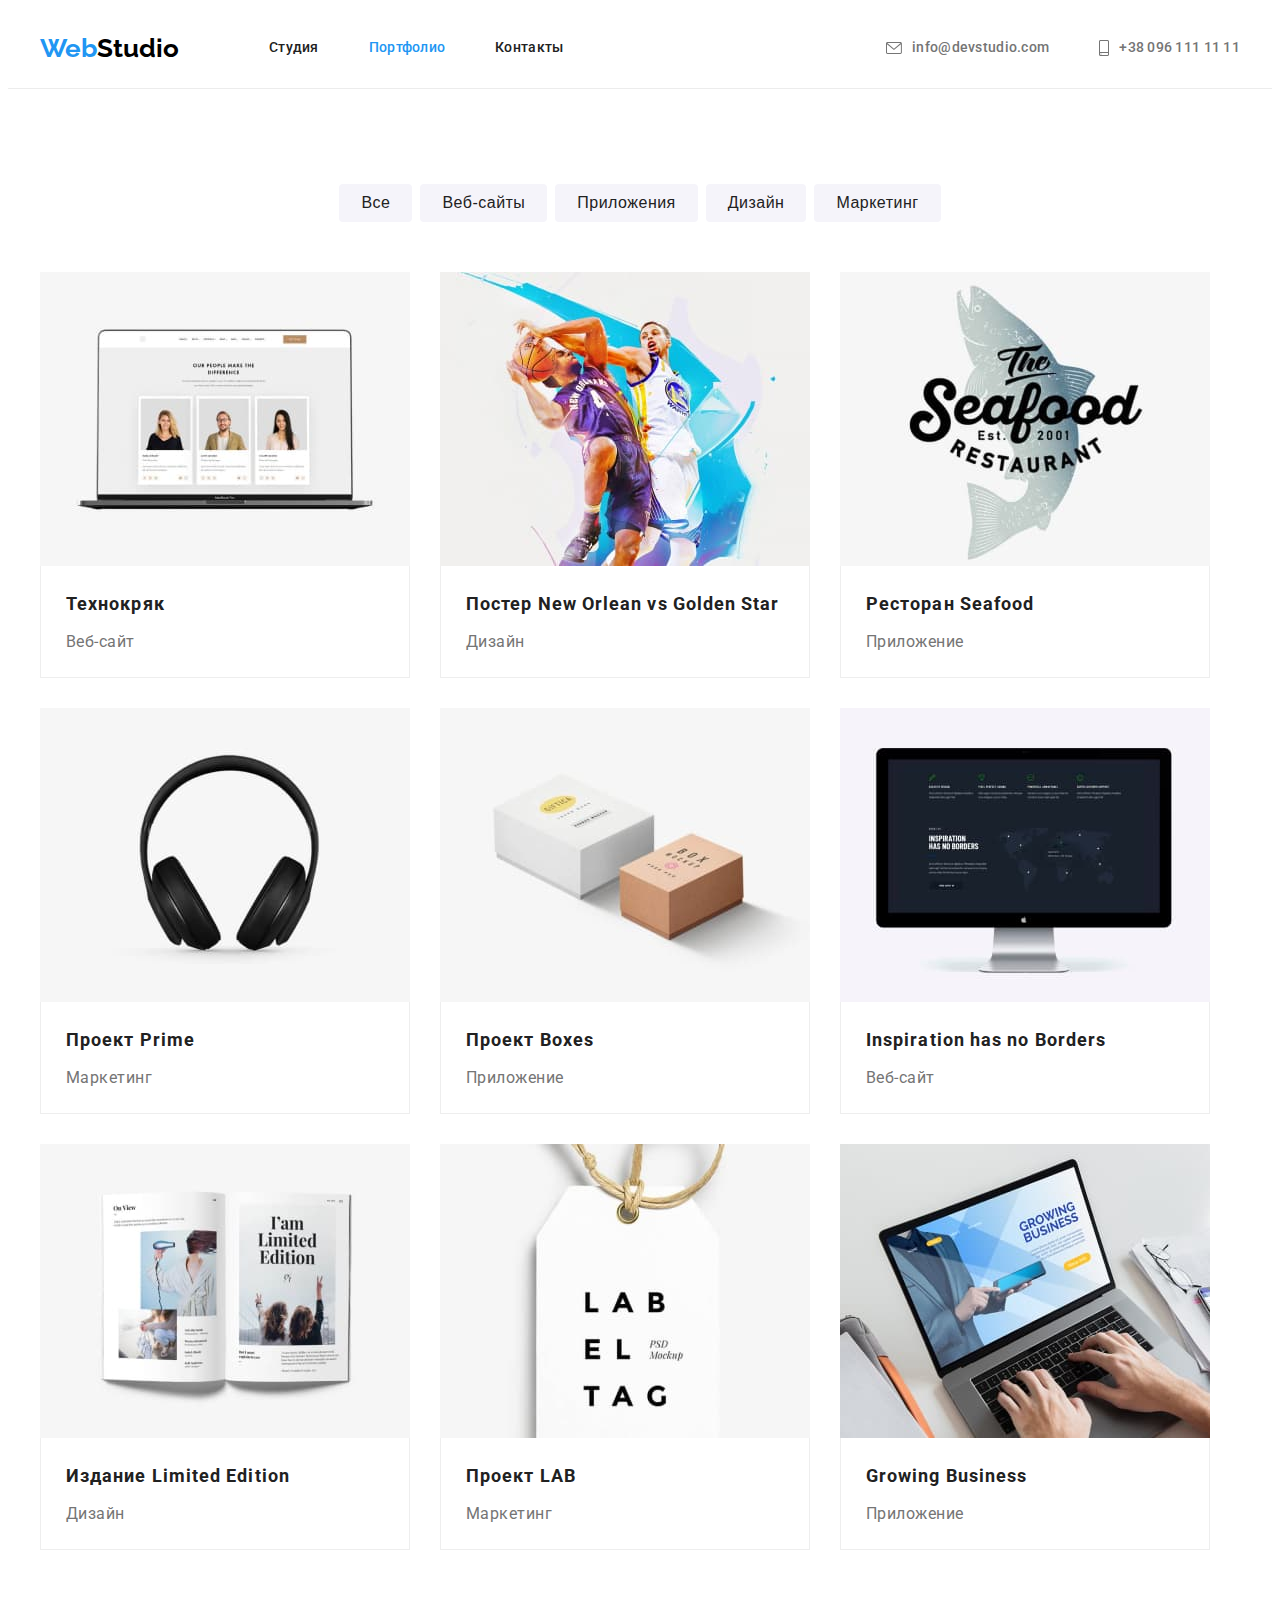
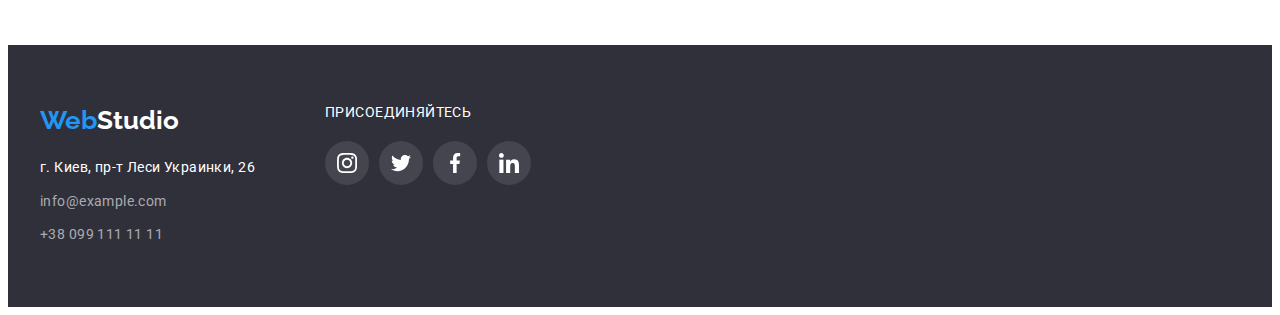
==== commit e7b5dc07: "размеры перенесла в html" ====
--- a/portfolio.html
+++ b/portfolio.html
@@ -25,12 +25,12 @@
             </nav>
             <ul class="list navigation contacts">
                 <li class="menu">
-                    <svg class="nav-icon icon-envelope">
+                    <svg class="nav-icon icon-envelope" width="16" height="12">
                         <use href="./images/sprite.svg#icon-envelope"></use>
                     </svg>
                     <a class="link upper-contacts" href="mailto:info@devstudio.com">info@devstudio.com</a></li>
                 <li class="menu">
-                    <svg class="nav-icon icon-smphone">
+                    <svg class="nav-icon icon-smphone" width="10" height="16">
                         <use href="./images/sprite.svg#icon-smartphone"></use>
                     </svg>
                     <a class="link upper-contacts" href="tel:+380961111111">+38 096 111 11 11</a></li>
@@ -148,39 +148,39 @@
 
         </section>
     </main>
-    <footer class="footer-section">
-        <div class="footer-position container">
-            <div class="right-footer">
-                <a lang="en" class="logo-down link " href="./index.html">Web<span class="logo-light">Studio</span></a>
-                <address class="general-adress">
-            <ul class="list">
-                <li class="address-item"><a class="link address" href="https://goo.gl/maps/BEkhHuZWLyBjJodx8" target="_blank" rel="noreferrer noopenerr" >г. Киев, пр-т Леси Украинки, 26</a></li>
-                <li class="address-item"><a class="link bottom-contacts" href="mailto:info@example.com">info@example.com</a></li>
-                <li class="address-item"><a class="link bottom-contacts" href="tel:+380991111111">+38 099 111 11 11</a></li>
+    <footer class="footer-section ">
+        <div class="footer-position container ">
+            <div class="right-footer ">
+                <a lang="en " class="logo-down link " href="./index.html ">Web<span class="logo-light ">Studio</span></a>
+                <address class="general-adress ">
+            <ul class="list ">
+                <li class="address-item "><a class="link address " href="https://goo.gl/maps/BEkhHuZWLyBjJodx8 " target="_blank " rel="noreferrer noopenerr " >г. Киев, пр-т Леси Украинки, 26</a></li>
+                <li class="address-item "><a class="link bottom-contacts " href="mailto:info@example.com ">info@example.com</a></li>
+                <li class="address-item "><a class="link bottom-contacts " href="tel:+380991111111 ">+38 099 111 11 11</a></li>
             </ul>
             </div>
             
-            <div class="side-footer">
-            <p class="call-action">Присоединяйтесь</p>
-            <ul class="list socials-list-footer">
-                                <li class="socials-icon-item-footer">
-                                    <svg class="socials-icon">
-                        <use href="./images/sprite.svg#icon-instagram"></use>
+            <div class="side-footer ">
+            <p class="call-action ">Присоединяйтесь</p>
+            <ul class="list socials-list-footer ">
+                                <li class="socials-icon-item-footer ">
+                                    <svg class="socials-icon " width="20 " height="20 ">
+                        <use href="./images/sprite.svg#icon-instagram "></use>
                     </svg>
                                 </li>
-                                <li class="socials-icon-item-footer">
-                                    <svg class="socials-icon">
-                        <use href="./images/sprite.svg#icon-twitter"></use>
+                                <li class="socials-icon-item-footer ">
+                                    <svg class="socials-icon " width="20 " height="20 ">
+                        <use href="./images/sprite.svg#icon-twitter "></use>
                     </svg>
                                 </li>
-                                <li class="socials-icon-item-footer">
-                                    <svg class="socials-icon">
-                        <use href="./images/sprite.svg#icon-facebook"></use>
+                                <li class="socials-icon-item-footer ">
+                                    <svg class="socials-icon " width="20 " height="20 ">
+                        <use href="./images/sprite.svg#icon-facebook "></use>
                     </svg>
                                 </li>
-                                <li class="socials-icon-item-footer">
-                                    <svg class="socials-icon">
-                        <use href="./images/sprite.svg#icon-linkedin"></use>
+                                <li class="socials-icon-item-footer ">
+                                    <svg class="socials-icon " width="20 " height="20 ">
+                        <use href="./images/sprite.svg#icon-linkedin "></use>
                     </svg>
                                 </li>
 
--- a/css/styles.css
+++ b/css/styles.css
@@ -117,16 +117,6 @@
     padding-bottom: 32px;
     padding-top: 32px;
     box-sizing: content-box;
-}
-
-.icon-smphone {
-    width: 10px;
-    height: 16px;
-}
-
-.icon-envelope {
-    width: 16px;
-    height: 12px;
 }
 
 .nav-icon:hover,
@@ -248,14 +238,11 @@
 /* --- features --- */
 
 .features-icon {
-    width: 70px;
-    height: 70px;
     padding-top: 25px;
     padding-bottom: 25px;
     padding-right: 100px;
     padding-left: 100px;
     box-sizing: content-box;
-    display: block;
     background-color: #F5F4FA;
     border-radius: 4px;
     margin-bottom: 30px;
@@ -331,12 +318,6 @@
     padding-left: 32px;
     padding-right: 32px;
     padding-bottom: 30px;
-}
-
-.socials-icon {
-    box-sizing: content-box;
-    width: 20px;
-    height: 20px;
 }
 
 .socials-icon-item {
@@ -439,8 +420,6 @@
 }
 
 .client-icon {
-    width: 50px;
-    height: 50px;
     fill: var(--icon-color);
     box-sizing: content-box;
     padding-top: 19px;
@@ -450,8 +429,6 @@
 }
 
 .special-client {
-    width: 80px;
-    height: 50px;
     fill: var(--icon-color);
     box-sizing: content-box;
     padding-top: 19px;
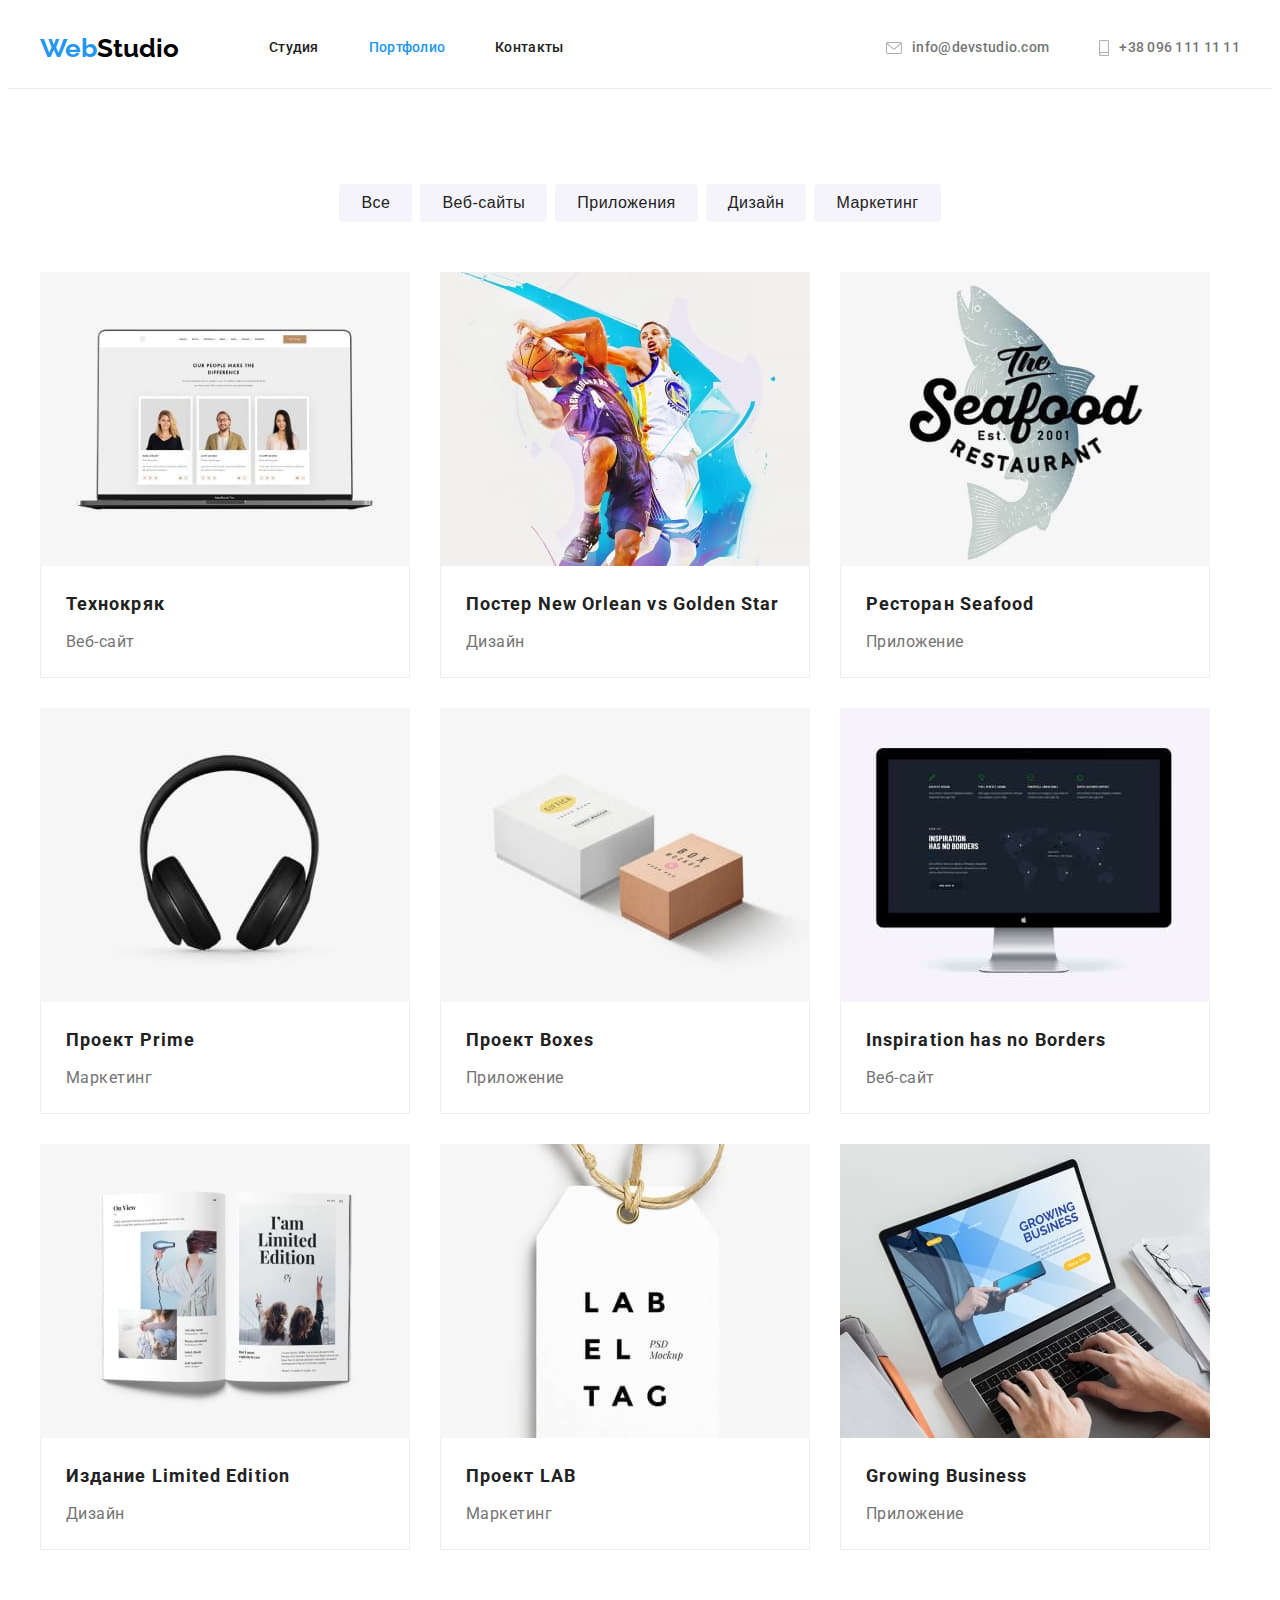
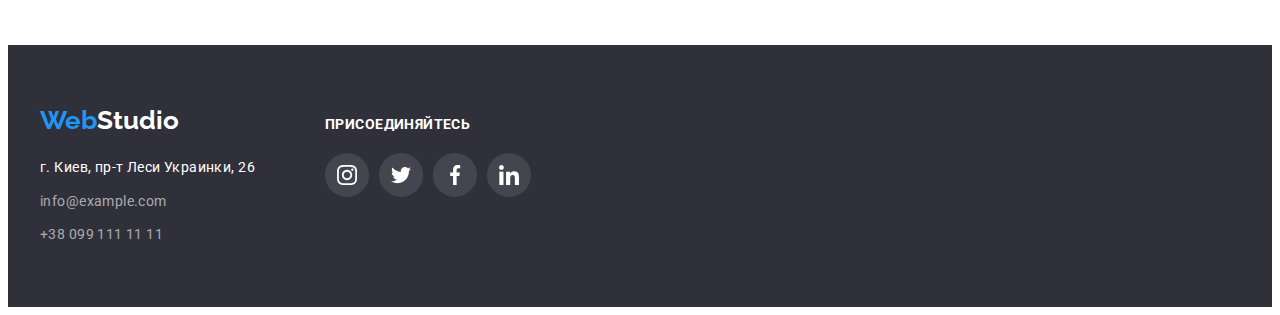
==== commit b0e1b7ab: "заменила паддинги на иконках на флексы + сделала ссылками соцсети, портфолио и клиентов + некоторые " ====
--- a/portfolio.html
+++ b/portfolio.html
@@ -25,15 +25,16 @@
             </nav>
             <ul class="list navigation contacts">
                 <li class="menu">
-                    <svg class="nav-icon icon-envelope" width="16" height="12">
+
+                    <a class="link upper-contacts" href="mailto:info@devstudio.com"> <svg width="16" height="12">
                         <use href="./images/sprite.svg#icon-envelope"></use>
-                    </svg>
-                    <a class="link upper-contacts" href="mailto:info@devstudio.com">info@devstudio.com</a></li>
+                    </svg> <span class="text-nav">info@devstudio.com</span></a>
+                </li>
                 <li class="menu">
-                    <svg class="nav-icon icon-smphone" width="10" height="16">
+
+                    <a class="link upper-contacts" href="tel:+380961111111"><svg width="10" height="16">
                         <use href="./images/sprite.svg#icon-smartphone"></use>
-                    </svg>
-                    <a class="link upper-contacts" href="tel:+380961111111">+38 096 111 11 11</a></li>
+                    </svg><span class="text-nav">+38 096 111 11 11</span></a></li>
             </ul>
 
         </div>
@@ -52,95 +53,95 @@
                 </ul>
                 <ul class="case-list list">
                     <li>
-                        <div class="por-card">
+                        <a href="" class="por-card link">
                             <img src="./images/portfolio/img.jpg" width="370" alt="сайт с карточками про людей">
                             <div class="card-capture">
                                 <h2 class="card-header-portfolio">Технокряк</h2>
                                 <p class="card-text-portfolio">Веб-сайт</p>
                             </div>
-                        </div>
+                        </a>
 
                     </li>
                     <li>
-                        <div class="por-card">
+                        <a href="" class="por-card link">
                             <img src="./images/portfolio/img-1.jpg" width="370" alt="двое играют в баскетбол">
                             <div class="card-capture">
                                 <h2 class="card-header-portfolio">Постер New Orlean vs Golden Star</h2>
                                 <p class="card-text-portfolio">Дизайн</p>
                             </div>
-                        </div>
+                        </a>
 
                     </li>
                     <li>
-                        <div class="por-card">
+                        <a href="" class="por-card link">
                             <img src="./images/portfolio/img-2.jpg" width="370" alt="логотип с рыбой на заднем плане">
                             <div class="card-capture">
                                 <h2 class="card-header-portfolio">Ресторан Seafood</h2>
                                 <p class="card-text-portfolio">Приложение</p>
                             </div>
-                        </div>
+                        </a>
 
                     </li>
                     <li>
-                        <div class="por-card">
+                        <a href="" class="por-card link">
                             <img src="./images/portfolio/img-3.jpg" width="370" alt="наушники">
                             <div class="card-capture">
                                 <h2 class="card-header-portfolio">Проект Prime</h2>
                                 <p class="card-text-portfolio">Маркетинг</p>
                             </div>
-                        </div>
+                        </a>
 
                     </li>
                     <li>
-                        <div class="por-card">
+                        <a href="" class="por-card link">
                             <img src="./images/portfolio/img-4.jpg" width="370" alt="две коробки картонные">
                             <div class="card-capture">
                                 <h2 class="card-header-portfolio">Проект Boxes</h2>
                                 <p class="card-text-portfolio">Приложение</p>
                             </div>
-                        </div>
+                        </a>
 
                     </li>
                     <li>
-                        <div class="por-card">
+                        <a href="" class="por-card link">
                             <img src="./images/portfolio/img-5.jpg" width="370" alt="монитор с сайтом в темной теме">
                             <div class="card-capture">
                                 <h2 class="card-header-portfolio">Inspiration has no Borders</h2>
                                 <p class="card-text-portfolio">Веб-сайт</p>
                             </div>
-                        </div>
+                        </a>
 
                     </li>
                     <li>
-                        <div class="por-card">
+                        <a href class="por-card link">
                             <img src="./images/portfolio/img-6.jpg" width="370" alt="глянцевый журнал">
                             <div class="card-capture">
                                 <h2 class="card-header-portfolio">Издание Limited Edition</h2>
                                 <p class="card-text-portfolio">Дизайн</p>
                             </div>
-                        </div>
+                        </a>
 
 
                     </li>
                     <li>
-                        <div class="por-card">
+                        <a href="" class="por-card link">
                             <img src="./images/portfolio/img-7.jpg" width="370" alt="бирка с надписью лейбл">
                             <div class="card-capture">
                                 <h2 class="card-header-portfolio">Проект LAB</h2>
                                 <p class="card-text-portfolio">Маркетинг</p>
                             </div>
-                        </div>
+                        </a>
 
 
                     </li>
                     <li>
-                        <div class="por-card">
+                        <a href="" class="por-card link">
                             <img src="./images/portfolio/img-8.jpg" width="370" alt="ноутбук и руки">
                             <div class="card-capture">
                                 <h2 class="card-header-portfolio">Growing Business</h2>
                                 <p class="card-text-portfolio">Приложение</p>
                             </div>
-                        </div>
+                        </a>
 
                     </li>
                 </ul>
@@ -148,49 +149,43 @@
 
         </section>
     </main>
-    <footer class="footer-section ">
-        <div class="footer-position container ">
-            <div class="right-footer ">
-                <a lang="en " class="logo-down link " href="./index.html ">Web<span class="logo-light ">Studio</span></a>
-                <address class="general-adress ">
+    <footer class="footer-section">
+        <div class="footer-position container">
+            <div class="right-footer">
+                <a lang="en" class="logo-down link" href="./index.html">Web<span class="logo-light">Studio</span></a>
+                <address class="general-adress">
             <ul class="list ">
-                <li class="address-item "><a class="link address " href="https://goo.gl/maps/BEkhHuZWLyBjJodx8 " target="_blank " rel="noreferrer noopenerr " >г. Киев, пр-т Леси Украинки, 26</a></li>
-                <li class="address-item "><a class="link bottom-contacts " href="mailto:info@example.com ">info@example.com</a></li>
-                <li class="address-item "><a class="link bottom-contacts " href="tel:+380991111111 ">+38 099 111 11 11</a></li>
+                <li class="address-item"><a class="link address" href="https://goo.gl/maps/BEkhHuZWLyBjJodx8" target="_blank" rel="noreferrer noopenerr" >г. Киев, пр-т Леси Украинки, 26</a></li>
+                <li class="address-item"><a class="link bottom-contacts" href="mailto:info@example.com">info@example.com</a></li>
+                <li class="address-item"><a class="link bottom-contacts" href="tel:+380991111111">+38 099 111 11 11</a></li>
             </ul>
-            </div>
-            
-            <div class="side-footer ">
-            <p class="call-action ">Присоединяйтесь</p>
-            <ul class="list socials-list-footer ">
-                                <li class="socials-icon-item-footer ">
-                                    <svg class="socials-icon " width="20 " height="20 ">
-                        <use href="./images/sprite.svg#icon-instagram "></use>
-                    </svg>
-                                </li>
-                                <li class="socials-icon-item-footer ">
-                                    <svg class="socials-icon " width="20 " height="20 ">
-                        <use href="./images/sprite.svg#icon-twitter "></use>
-                    </svg>
-                                </li>
-                                <li class="socials-icon-item-footer ">
-                                    <svg class="socials-icon " width="20 " height="20 ">
-                        <use href="./images/sprite.svg#icon-facebook "></use>
-                    </svg>
-                                </li>
-                                <li class="socials-icon-item-footer ">
-                                    <svg class="socials-icon " width="20 " height="20 ">
-                        <use href="./images/sprite.svg#icon-linkedin "></use>
-                    </svg>
-                                </li>
-
-            </ul>
-
-            </ul>
-            </div>
-        </address>
+                </address>
             </div>
 
+
+            <div class="side-footer">
+                <p class="call-action">Присоединяйтесь</p>
+                <ul class="list socials-list-footer">
+                    <li class="socials-footer-item">
+                        <a href="" class="socials-icon-item-footer"><svg class="socials-icon" width="20" height="20"><use href="./images/sprite.svg#icon-instagram "></use></svg>
+                        </a>
+                    </li>
+                    <li class="socials-footer-item">
+                        <a href="" class="socials-icon-item-footer"><svg class="socials-icon" width="20" height="20"><use href="./images/sprite.svg#icon-twitter "></use></svg>
+                        </a>
+                    </li>
+                    <li class="socials-footer-item">
+                        <a href="" class="socials-icon-item-footer"><svg class="socials-icon" width="20" height="20"><use href="./images/sprite.svg#icon-facebook "></use></svg>
+                        </a>
+                    </li>
+                    <li class="socials-footer-item">
+                        <a href="" class="socials-icon-item-footer"><svg class="socials-icon" width="20" height="20"><use href="./images/sprite.svg#icon-linkedin "></use></svg>
+                        </a>
+                    </li>
+
+                </ul>
+            </div>
+        </div>
     </footer>
 
 </body>
--- a/css/styles.css
+++ b/css/styles.css
@@ -111,26 +111,16 @@
     padding-right: 15px;
 }
 
-.nav-icon {
-    margin-right: 10px;
-    fill: var(--second-color);
-    padding-bottom: 32px;
-    padding-top: 32px;
-    box-sizing: content-box;
-}
-
-.nav-icon:hover,
-.nav-icon:focus {
-    fill: var(--acent-color);
-    cursor: pointer;
-}
-
 .logo-dark {
     color: var(--black-logo);
 }
 
 .contacts {
     margin-left: auto;
+}
+
+.text-nav {
+    margin-left: 10px;
 }
 
 .nav {
@@ -148,6 +138,7 @@
 .upper-contacts:hover,
 .upper-contacts:focus {
     color: var(--acent-color);
+    fill: var(--acent-color);
 }
 
 .upper-contacts {
@@ -156,9 +147,11 @@
     line-height: 1.14;
     letter-spacing: 0.02em;
     color: var(--second-color);
+    fill: var(--icon-color);
     padding-top: 32px;
     padding-bottom: 32px;
-    display: block;
+    display: flex;
+    align-items: center;
 }
 
 .current {
@@ -237,13 +230,15 @@
 
 /* --- features --- */
 
-.features-icon {
-    padding-top: 25px;
-    padding-bottom: 25px;
-    padding-right: 100px;
-    padding-left: 100px;
-    box-sizing: content-box;
+.features-icon {}
+
+.feature-icon-wrap {
     background-color: #F5F4FA;
+    width: 270px;
+    height: 120px;
+    display: flex;
+    justify-content: center;
+    align-items: center;
     border-radius: 4px;
     margin-bottom: 30px;
 }
@@ -315,21 +310,27 @@
 .socials-list {
     display: flex;
     align-items: center;
-    padding-left: 32px;
+    justify-content: space-between;
+    /* padding-left: 32px;
     padding-right: 32px;
-    padding-bottom: 30px;
+    padding-bottom: 30px; */
 }
 
 .socials-icon-item {
-    display: flex;
-    align-items: center;
-    padding: 12px;
+    fill: var(--icon-color);
+}
+
+.socials-icon-wrap:not(:last-child) {
+    margin-right: 10px;
+}
+
+.socials-icon-item {
+    display: flex;
+    align-items: center;
+    justify-content: center;
     border-radius: 50%;
-    fill: var(--icon-color);
-}
-
-.socials-icon-item:not(:last-child) {
-    margin-right: 10px;
+    width: 44px;
+    height: 44px;
 }
 
 .socials-icon-item:hover,
@@ -372,7 +373,7 @@
 }
 
 .team-capture {
-    padding-bottom: 16px;
+    padding-bottom: 30px;
     padding-top: 30px;
     padding-right: 32px;
     padding-left: 32px;
@@ -384,6 +385,7 @@
     letter-spacing: 0.03em;
     color: var(--second-color);
     text-align: center;
+    margin-bottom: 16px;
 }
 
 
@@ -394,7 +396,8 @@
     padding-top: 95px;
 }
 
-.clients-list-item {
+
+/* .clients-list-item {
     width: 170px;
     height: 90px;
     border: 1px solid #AFB1B8;
@@ -402,16 +405,29 @@
     align-items: center;
     justify-content: center;
     display: flex;
-}
+    fill: var(--icon-color);
+} */
 
 .clients-list-item:not(:last-child) {
     margin-right: 30px;
 }
 
-.clients-list-item:focus,
-.clients-list-item:hover {
+.clients-list-link:focus,
+.clients-list-link:hover {
     border: 1px solid var(--acent-color);
     cursor: pointer;
+    fill: var(--acent-color);
+}
+
+.clients-list-link {
+    width: 170px;
+    height: 90px;
+    border: 1px solid #AFB1B8;
+    border-radius: 4px;
+    align-items: center;
+    justify-content: center;
+    display: flex;
+    fill: var(--icon-color);
 }
 
 .clients-list {
@@ -419,28 +435,8 @@
     align-items: center;
 }
 
-.client-icon {
-    fill: var(--icon-color);
-    box-sizing: content-box;
-    padding-top: 19px;
-    padding-bottom: 19px;
-    padding-left: 60px;
-    padding-right: 60px;
-}
-
-.special-client {
-    fill: var(--icon-color);
-    box-sizing: content-box;
-    padding-top: 19px;
-    padding-bottom: 19px;
-    padding-left: 40px;
-    padding-right: 40px;
-}
-
 .client-icon:hover,
-.client-icon:focus,
-.special-client:focus,
-.special-client:hover {
+.client-icon:focus {
     fill: var(--acent-color);
     cursor: pointer;
 }
@@ -500,7 +496,7 @@
 .call-action {
     color: var(--white-font);
     text-transform: uppercase;
-    font-weight: 700px;
+    font-weight: 700;
     font-size: 14px;
     letter-spacing: 0.03em;
     line-height: 1.14;
@@ -514,18 +510,21 @@
 
 .footer-position {
     display: flex;
+    align-items: baseline;
 }
 
 .socials-icon-item-footer {
     fill: var(--white-font);
     display: flex;
     align-items: center;
-    padding: 12px;
+    justify-content: center;
+    width: 44px;
+    height: 44px;
     border-radius: 50%;
     background-color: rgba(255, 255, 255, 0.1);
 }
 
-.socials-icon-item-footer:not(:last-child) {
+.socials-footer-item:not(:last-child) {
     margin-right: 10px;
 }
 
@@ -594,6 +593,7 @@
 .por-card {
     margin-left: 30px;
     margin-top: 30px;
+    display: block;
 }
 
 .por-card:hover,
